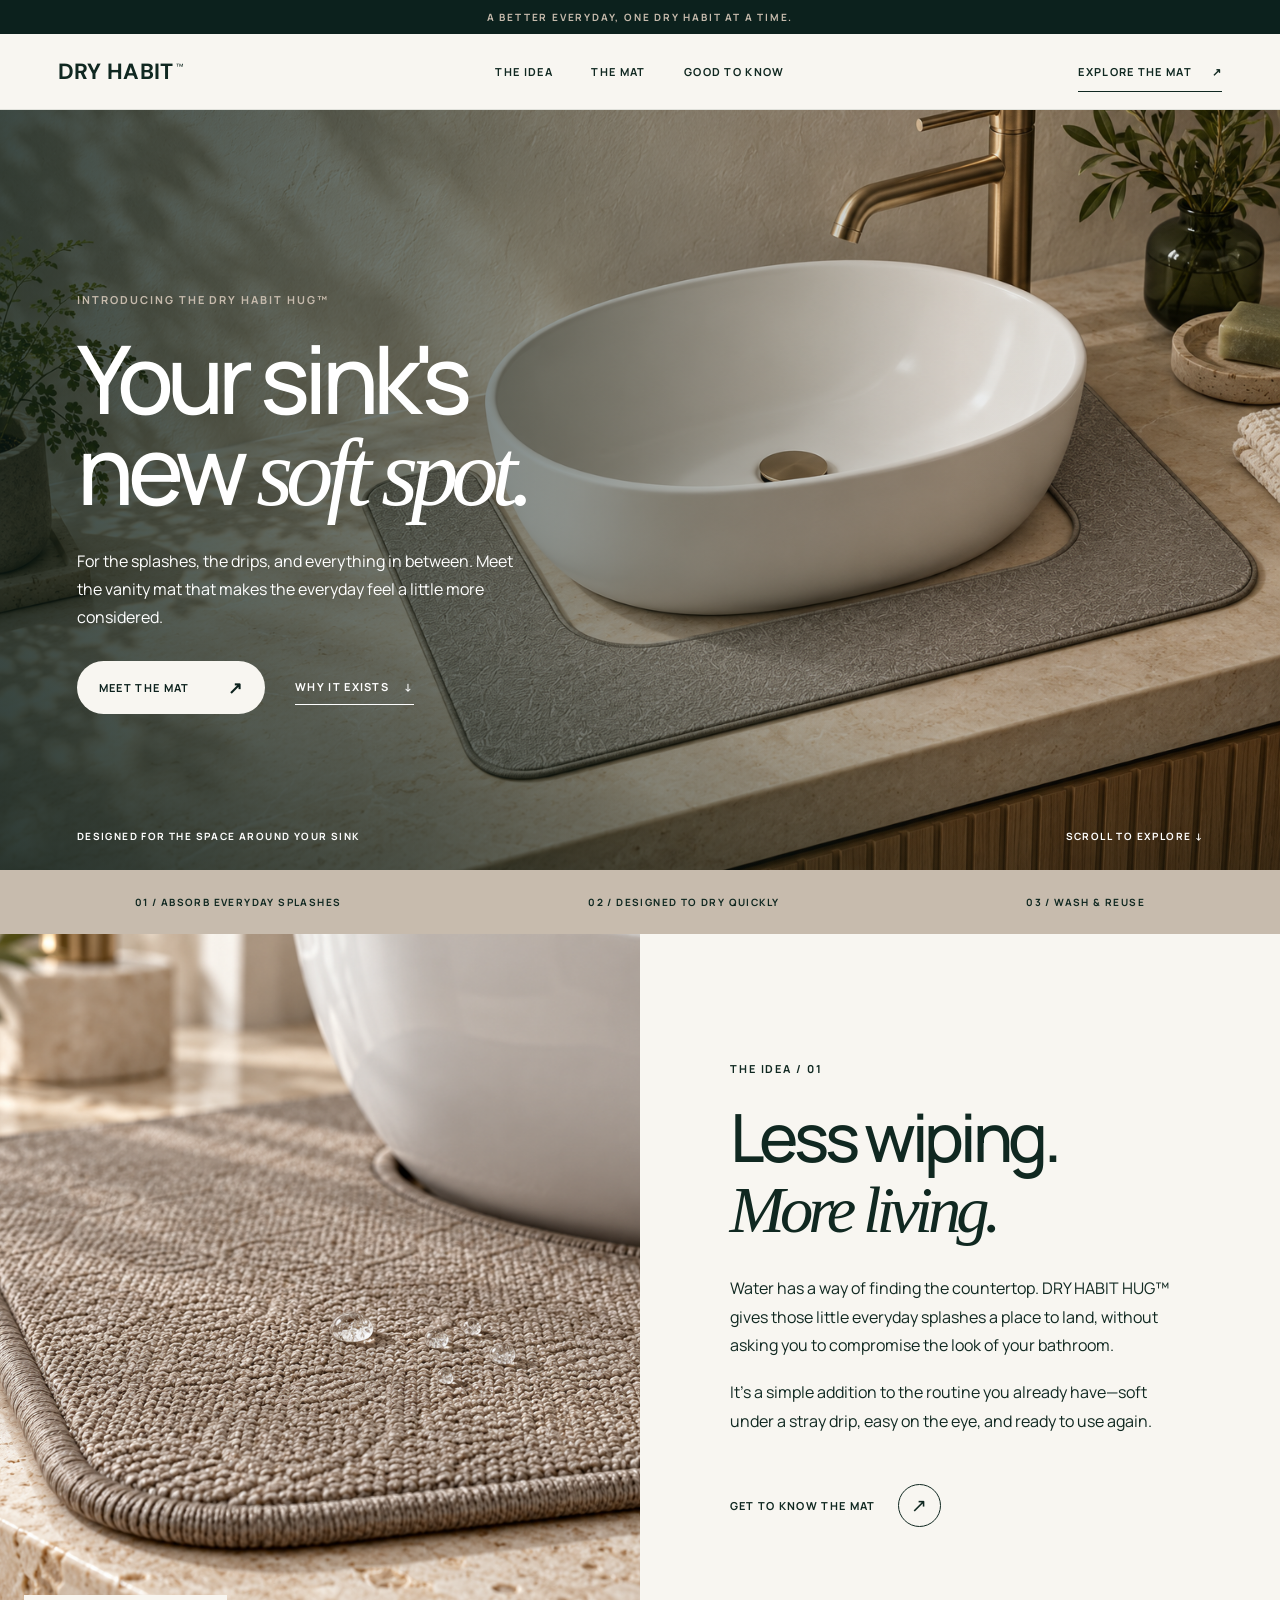
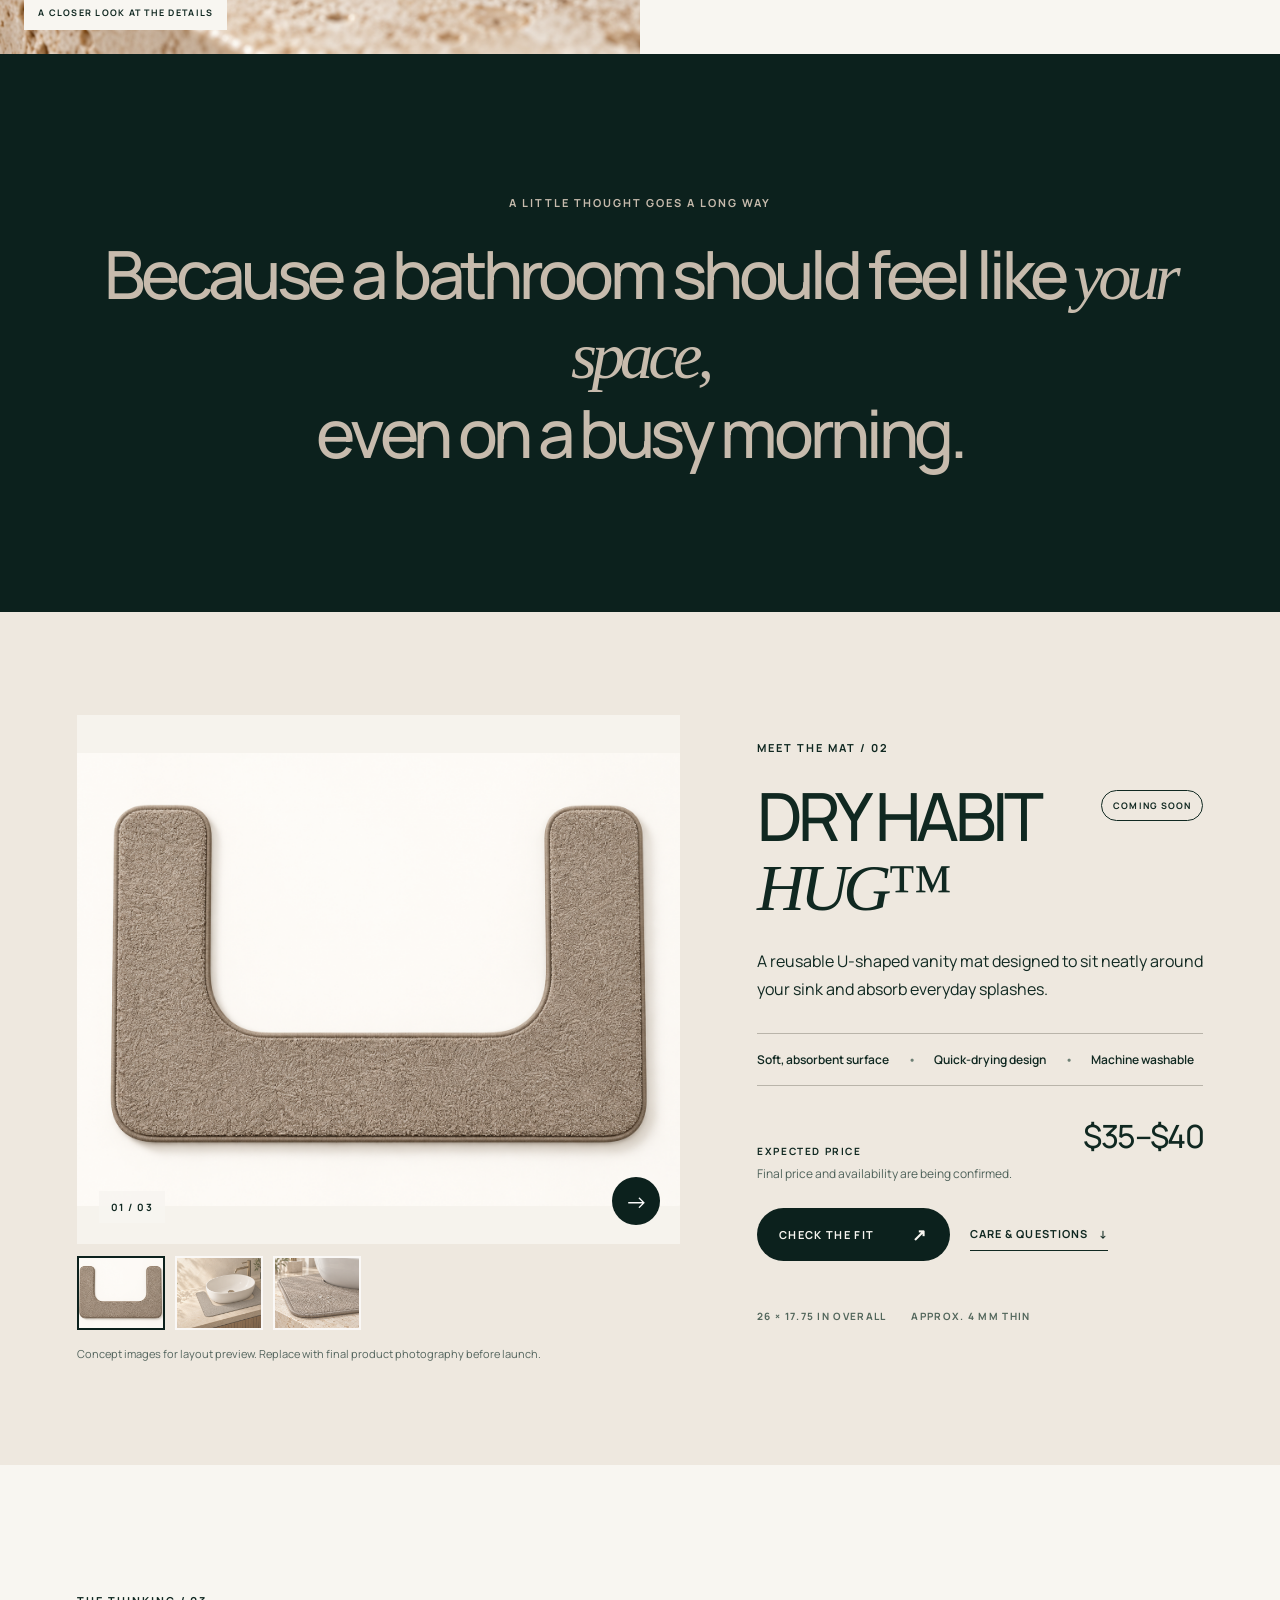
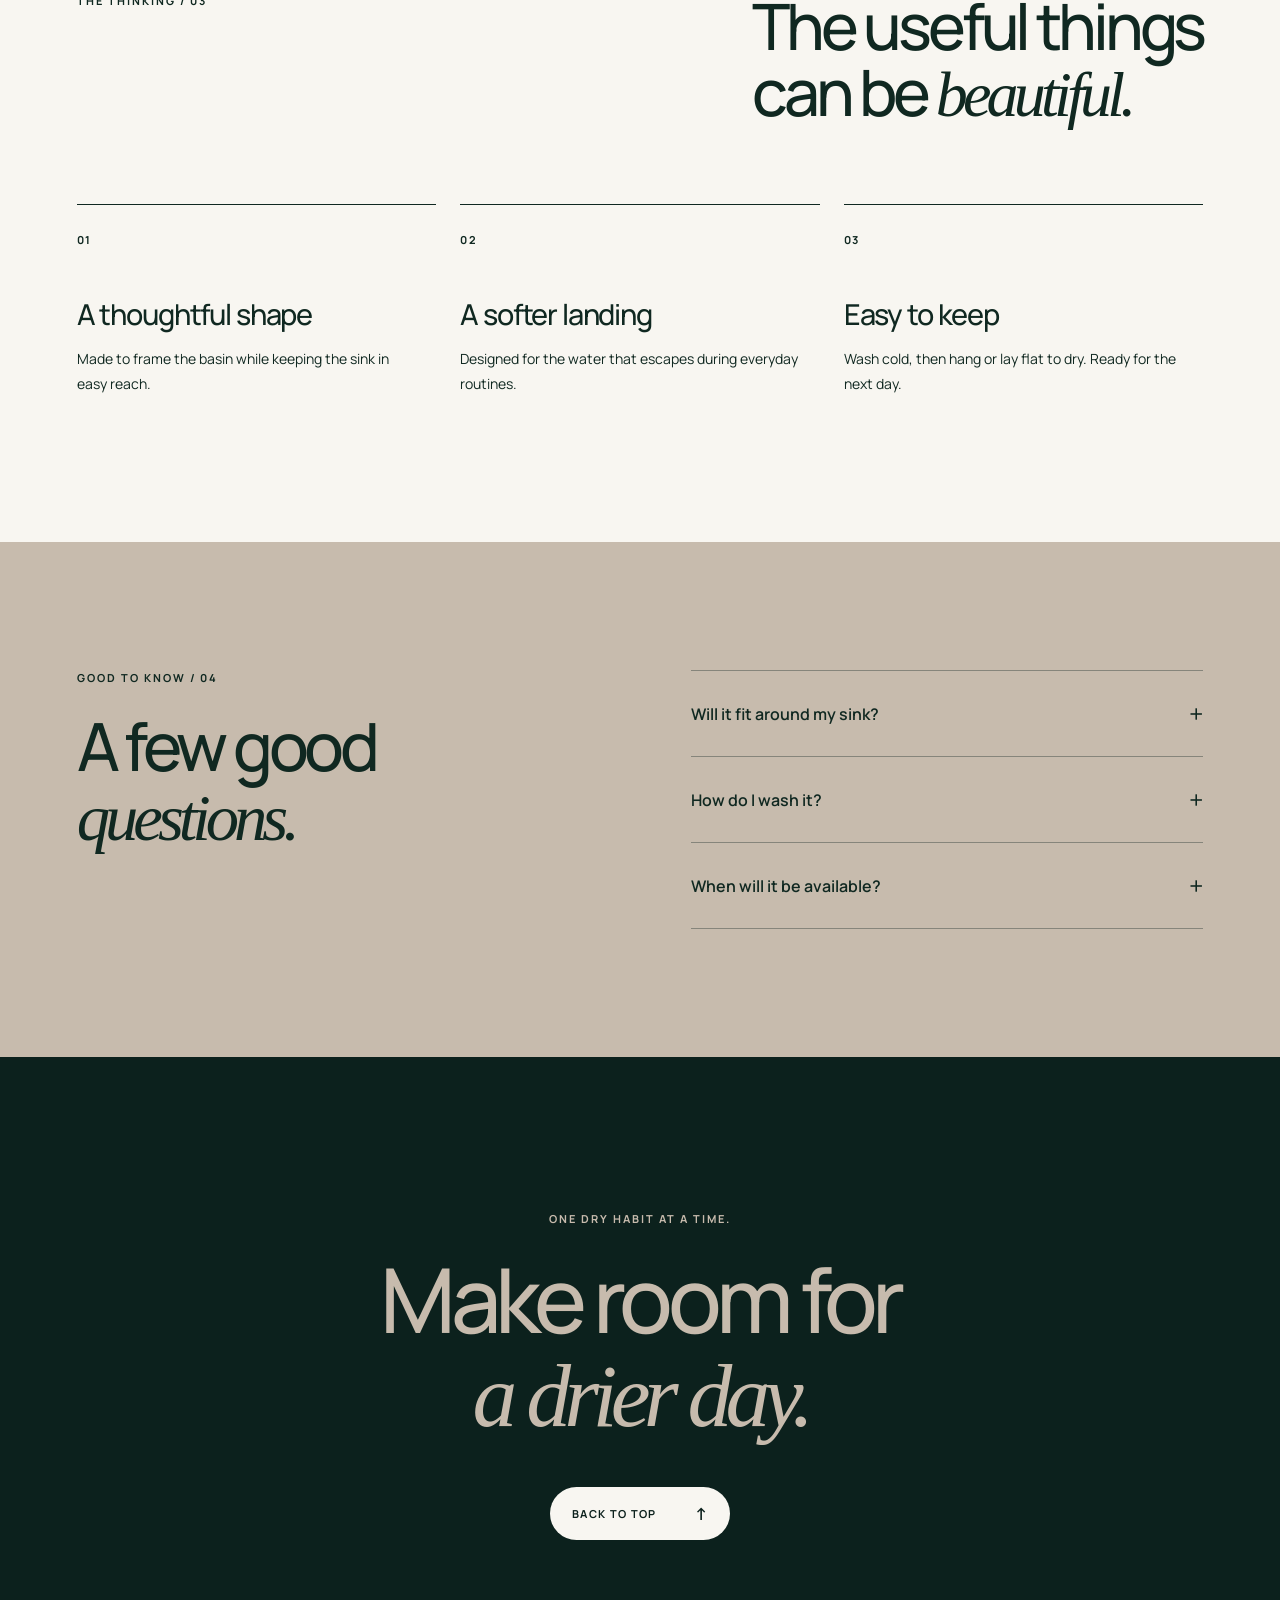
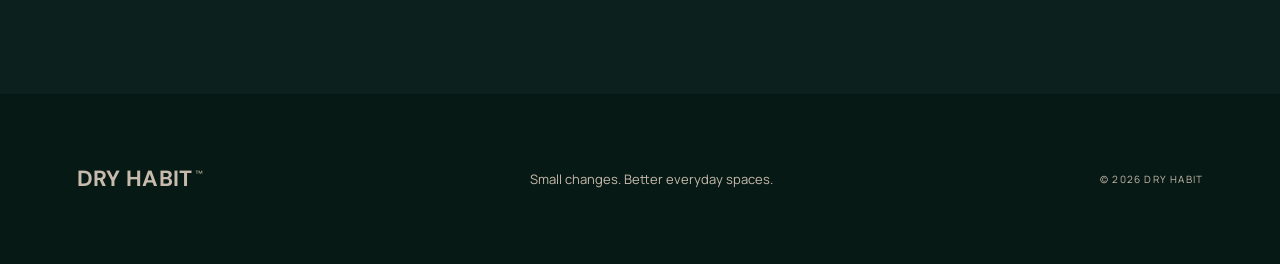
==== index.html @ 4b1b5f5d "changes made" ====
<!doctype html>
<html lang="en">
<head>
  <meta charset="utf-8">
  <meta name="viewport" content="width=device-width, initial-scale=1">
  <meta name="theme-color" content="#0c211d">
  <meta name="description" content="Meet DRY HABIT HUG™, a thoughtfully designed bathroom vanity mat for the moments around your sink.">
  <title>DRY HABIT — Make space for a drier day</title>
  <link rel="preconnect" href="https://fonts.googleapis.com">
  <link rel="preconnect" href="https://fonts.gstatic.com" crossorigin>
  <link href="https://fonts.googleapis.com/css2?family=DM+Sans:wght@400;500;600;700&family=Manrope:wght@400;500;600;700&display=swap" rel="stylesheet">
  <link rel="stylesheet" href="styles.css">
</head>
<body>
  <a class="skip-link" href="#main">Skip to content</a>
  <div class="progress" aria-hidden="true"></div>
  <div class="announcement">A BETTER EVERYDAY, ONE DRY HABIT AT A TIME.</div>
  <header class="header">
    <a href="#top" class="logo" aria-label="Dry Habit home">DRY HABIT<span>™</span></a>
    <nav class="desktop-links" aria-label="Main navigation"><a href="#story">The idea</a><a href="#product">The mat</a><a href="#questions">Good to know</a></nav>
    <a class="nav-action" href="#product">Explore the mat <span aria-hidden="true">↗</span></a>
    <button class="menu-button" type="button" aria-expanded="false" aria-controls="mobile-menu" aria-label="Open menu"><span></span><span></span></button>
  </header>
  <nav class="mobile-menu" id="mobile-menu" aria-label="Mobile navigation" hidden><a href="#story">The idea</a><a href="#product">The mat</a><a href="#questions">Good to know</a></nav>

  <main id="main">
    <section class="hero" id="top" aria-labelledby="hero-heading">
      <img class="hero-photo" src="assets/dry-habit-vanity.png" alt="Taupe U-shaped mat placed around a white vessel sink on a stone vanity" fetchpriority="high">
      <div class="hero-shade"></div>
      <div class="hero-content"><p class="overline light">INTRODUCING THE DRY HABIT HUG™</p><h1 id="hero-heading">Your sink's<br>new <em>soft spot.</em></h1><p>For the splashes, the drips, and everything in between. Meet the vanity mat that makes the everyday feel a little more considered.</p><div class="hero-actions"><a class="pill pill-light" href="#product">Meet the mat <span aria-hidden="true">↗</span></a><a class="hero-text-link" href="#story">Why it exists <span aria-hidden="true">↓</span></a></div></div>
      <div class="hero-footer"><span>DESIGNED FOR THE SPACE AROUND YOUR SINK</span><span>SCROLL TO EXPLORE ↓</span></div>
    </section>

    <div class="benefit-bar" aria-label="Product highlights"><span>01 / ABSORB EVERYDAY SPLASHES</span><span>02 / DESIGNED TO DRY QUICKLY</span><span>03 / WASH & REUSE</span></div>

    <section class="story" id="story" aria-labelledby="story-heading"><div class="story-image"><img src="assets/dry-habit-detail.png" alt="Close view of the mat's soft textured surface and bound edge" loading="lazy"><span class="photo-caption">A CLOSER LOOK AT THE DETAILS</span></div><div class="story-copy"><p class="overline">THE IDEA / 01</p><h2 id="story-heading">Less wiping.<br><em>More living.</em></h2><p>Water has a way of finding the countertop. DRY HABIT HUG™ gives those little everyday splashes a place to land, without asking you to compromise the look of your bathroom.</p><p>It’s a simple addition to the routine you already have—soft under a stray drip, easy on the eye, and ready to use again.</p><a class="round-link" href="#product"><span>Get to know the mat</span><b aria-hidden="true">↗</b></a></div></section>

    <section class="quote-panel"><p class="overline">A LITTLE THOUGHT GOES A LONG WAY</p><h2>Because a bathroom should feel like <em>your space,</em><br>even on a busy morning.</h2></section>

    <section class="product" id="product" aria-labelledby="product-heading"><div class="product-gallery"><div class="gallery-stage"><img id="gallery-image" src="assets/dry-habit-product.png" alt="Overhead view of the U-shaped Dry Habit mat on a warm ivory background"><span class="gallery-count" id="gallery-count">01 / 03</span><button class="gallery-next" id="gallery-next" type="button" aria-label="Show next product image">→</button></div><div class="gallery-thumbs" role="group" aria-label="Product image gallery"><button class="thumb is-active" type="button" data-index="0" aria-label="Show product view" aria-pressed="true"><img src="assets/dry-habit-product.png" alt=""></button><button class="thumb" type="button" data-index="1" aria-label="Show mat around sink" aria-pressed="false"><img src="assets/dry-habit-vanity.png" alt=""></button><button class="thumb" type="button" data-index="2" aria-label="Show texture detail" aria-pressed="false"><img src="assets/dry-habit-detail.png" alt=""></button></div><p class="gallery-note">Concept images for layout preview. Replace with final product photography before launch.</p></div>
      <div class="product-content"><p class="overline">MEET THE MAT / 02</p><div class="product-title-row"><h2 id="product-heading">DRY HABIT<br><em>HUG™</em></h2><span class="coming-soon">COMING SOON</span></div><p class="product-lede">A reusable U-shaped vanity mat designed to sit neatly around your sink and absorb everyday splashes.</p><div class="product-points"><span>Soft, absorbent surface</span><span>Quick-drying design</span><span>Machine washable</span></div><div class="price-row"><span>EXPECTED PRICE</span><strong>$35–$40</strong></div><p class="price-note">Final price and availability are being confirmed.</p><div class="product-actions"><button class="pill pill-dark" id="fit-button" type="button">Check the fit <span aria-hidden="true">↗</span></button><a class="secondary-action" href="#questions">Care & questions <span aria-hidden="true">↓</span></a></div><div class="product-mini"><span>26 × 17.75 IN OVERALL</span><span>APPROX. 4 MM THIN</span></div></div></section>

    <section class="details" aria-labelledby="details-heading"><div class="details-heading"><p class="overline">THE THINKING / 03</p><h2 id="details-heading">The useful things<br>can be <em>beautiful.</em></h2></div><div class="detail-cards"><article><span>01</span><h3>A thoughtful shape</h3><p>Made to frame the basin while keeping the sink in easy reach.</p></article><article><span>02</span><h3>A softer landing</h3><p>Designed for the water that escapes during everyday routines.</p></article><article><span>03</span><h3>Easy to keep</h3><p>Wash cold, then hang or lay flat to dry. Ready for the next day.</p></article></div></section>

    <section class="questions" id="questions" aria-labelledby="questions-heading"><div><p class="overline">GOOD TO KNOW / 04</p><h2 id="questions-heading">A few good<br><em>questions.</em></h2></div><div class="question-list"><details><summary>Will it fit around my sink?<span aria-hidden="true">+</span></summary><p>The current design measures 26 × 17.75 inches overall, with a 19 × 14.25 inch opening. Measure the base of your sink and the clear countertop space around it. The shape of your sink matters too.</p></details><details><summary>How do I wash it?<span aria-hidden="true">+</span></summary><p>Machine wash cold and hang or lay flat to dry. Do not use bleach or fabric softener.</p></details><details><summary>When will it be available?<span aria-hidden="true">+</span></summary><p>Availability and final pricing are still being confirmed. This page will be updated with purchase details when the product is ready.</p></details></div></section>

    <section class="end-panel"><p class="overline light">ONE DRY HABIT AT A TIME.</p><h2>Make room for<br><em>a drier day.</em></h2><a class="pill pill-light" href="#top">Back to top <span aria-hidden="true">↑</span></a></section>
  </main>
  <footer class="footer"><a href="#top" class="logo">DRY HABIT<span>™</span></a><p>Small changes. Better everyday spaces.</p><span>© <span id="year">2026</span> DRY HABIT</span></footer>

  <dialog class="fit-dialog" id="fit-dialog" aria-labelledby="fit-title"><button class="dialog-close" id="dialog-close" type="button" aria-label="Close fit guide">×</button><p class="overline">BEFORE YOU BUY</p><h2 id="fit-title">Find your fit.</h2><p>Measure your sink base and the clear counter space around it. The opening and overall footprint both need room to sit flat.</p><div class="fit-measures"><div><span>OVERALL MAT</span><strong>26 × 17.75 in</strong><small>66 × 45.1 cm</small></div><div><span>INNER OPENING</span><strong>19 × 14.25 in</strong><small>48.3 × 36.2 cm</small></div></div><p class="fit-caveat">These dimensions are from the current design. Fit depends on your sink shape and placement; measure before purchasing.</p><button class="pill pill-dark" id="dialog-done" type="button">Got it <span aria-hidden="true">✓</span></button></dialog>
  <script>
    document.getElementById('year').textContent=new Date().getFullYear();
    const menuButton=document.querySelector('.menu-button'), mobileMenu=document.getElementById('mobile-menu');
    function closeMenu(){mobileMenu.hidden=true;menuButton.setAttribute('aria-expanded','false');menuButton.setAttribute('aria-label','Open menu')}
    menuButton.addEventListener('click',()=>{const open=mobileMenu.hidden;mobileMenu.hidden=!open;menuButton.setAttribute('aria-expanded',String(open));menuButton.setAttribute('aria-label',open?'Close menu':'Open menu')});
    mobileMenu.querySelectorAll('a').forEach(link=>link.addEventListener('click',closeMenu));
    const gallery=[{src:'assets/dry-habit-product.png',alt:'Overhead view of the U-shaped Dry Habit mat on a warm ivory background'},{src:'assets/dry-habit-vanity.png',alt:'Dry Habit mat placed around a white vessel sink'},{src:'assets/dry-habit-detail.png',alt:'Close view of the textured mat surface and bound edge'}];
    const galleryImage=document.getElementById('gallery-image'),thumbs=[...document.querySelectorAll('.thumb')];let selected=0;
    function showImage(index){selected=index;galleryImage.src=gallery[index].src;galleryImage.alt=gallery[index].alt;document.getElementById('gallery-count').textContent=`0${index+1} / 03`;thumbs.forEach((button,i)=>{const active=i===index;button.classList.toggle('is-active',active);button.setAttribute('aria-pressed',String(active))})}
    thumbs.forEach(button=>button.addEventListener('click',()=>showImage(Number(button.dataset.index))));document.getElementById('gallery-next').addEventListener('click',()=>showImage((selected+1)%gallery.length));
    const dialog=document.getElementById('fit-dialog');document.getElementById('fit-button').addEventListener('click',()=>dialog.showModal());document.getElementById('dialog-close').addEventListener('click',()=>dialog.close());document.getElementById('dialog-done').addEventListener('click',()=>dialog.close());dialog.addEventListener('click',e=>{if(e.target===dialog)dialog.close()});
    const progress=document.querySelector('.progress');let ticking=false;function updateProgress(){const max=document.documentElement.scrollHeight-innerHeight;progress.style.transform=`scaleX(${max>0?scrollY/max:0})`;ticking=false}addEventListener('scroll',()=>{if(!ticking){requestAnimationFrame(updateProgress);ticking=true}},{passive:true});updateProgress();
  </script>
</body>
</html>
---- styles.css ----
:root{--forest:#0c211d;--stone:#c7bbad;--cream:#f8f6f1;--chalk:#eee8df;--ink:#102821;--line:#d8d3ca;--ease:cubic-bezier(.22,1,.36,1)}
*{box-sizing:border-box}html{scroll-behavior:smooth}body{margin:0;background:var(--cream);color:var(--ink);font-family:Manrope,Arial,sans-serif;-webkit-font-smoothing:antialiased}body:has(dialog[open]){overflow:hidden}img{display:block;max-width:100%}a{color:inherit;text-decoration:none}button{font:inherit}button,a,summary{-webkit-tap-highlight-color:transparent}:focus-visible{outline:2px solid currentColor;outline-offset:4px}::selection{background:var(--stone);color:var(--forest)}[hidden]{display:none!important}.skip-link{position:fixed;left:14px;top:-100px;z-index:100;background:white;padding:12px}.skip-link:focus{top:14px}.progress{position:fixed;z-index:100;left:0;top:0;width:100%;height:3px;background:var(--stone);transform-origin:left;transform:scaleX(0);pointer-events:none}
.announcement{height:34px;background:var(--forest);color:var(--stone);display:grid;place-items:center;text-align:center;padding:0 12px;font-size:10px;font-weight:700;letter-spacing:.18em}.header{height:76px;position:sticky;top:0;z-index:40;background:rgba(248,246,241,.97);backdrop-filter:blur(16px);display:grid;grid-template-columns:1fr auto 1fr;align-items:center;padding:0 clamp(22px,4.5vw,80px);border-bottom:1px solid rgba(16,40,33,.1)}.logo{font-family:'DM Sans',Arial,sans-serif;font-size:22px;font-weight:700;letter-spacing:.015em;white-space:nowrap}.logo span{font:8px Arial,sans-serif;vertical-align:top;margin-left:2px;position:relative;top:5px}.desktop-links{display:flex;gap:clamp(22px,3vw,55px)}.desktop-links a,.nav-action{font-size:11px;font-weight:700;text-transform:uppercase;letter-spacing:.12em;transition:opacity .2s}.desktop-links a:hover,.nav-action:hover{opacity:.55}.nav-action{justify-self:end;border-bottom:1px solid;padding:12px 0;display:flex;gap:20px}.menu-button{display:none}.mobile-menu{display:none}
.hero{height:min(760px,calc(100svh - 110px));min-height:600px;position:relative;overflow:hidden;color:#fff}.hero-photo{position:absolute;inset:0;width:100%;height:100%;object-fit:cover;object-position:55% 53%}.hero-shade{position:absolute;inset:0;background:linear-gradient(90deg,rgba(5,22,18,.78) 0%,rgba(5,22,18,.57) 32%,rgba(5,22,18,.08) 75%),linear-gradient(0deg,rgba(5,22,18,.26),transparent 30%)}.hero-content{position:relative;z-index:1;width:min(720px,65%);height:100%;padding:clamp(70px,9vw,150px) 0 90px clamp(25px,6vw,105px);display:flex;flex-direction:column;align-items:flex-start;justify-content:center}.overline{font-size:11px;font-weight:700;letter-spacing:.18em;margin:0 0 26px;text-transform:uppercase}.overline.light{color:var(--stone)}h1,h2,h3,p{overflow-wrap:normal}.hero h1,.story h2,.quote-panel h2,.product h2,.details h2,.questions h2,.end-panel h2,.fit-dialog h2{font-weight:500;letter-spacing:-.065em}.hero h1{font-size:clamp(68px,7.4vw,126px);line-height:.96;margin:0 0 28px}.hero h1 em,h2 em{font-family:Georgia,serif;font-weight:400;letter-spacing:-.075em}.hero-content>p:not(.overline){font-size:16px;line-height:1.75;max-width:450px;margin:0 0 30px}.hero-actions{display:flex;align-items:center;gap:30px;flex-wrap:wrap}.pill{border:1px solid transparent;min-height:53px;padding:14px 21px;border-radius:100px;display:inline-flex;align-items:center;justify-content:space-between;gap:38px;cursor:pointer;font-size:11px;letter-spacing:.12em;text-transform:uppercase;font-weight:700;transition:transform .3s var(--ease),background .25s,color .25s,box-shadow .25s;white-space:nowrap}.pill:hover{transform:translateY(-3px);box-shadow:0 10px 20px #0002}.pill span{font-size:17px;line-height:1;transition:transform .25s}.pill:hover span{transform:translate(3px,-3px)}.pill-light{background:var(--cream);color:var(--forest)}.pill-light:hover{background:var(--stone)}.pill-dark{background:var(--forest);color:var(--cream)}.pill-dark:hover{background:#285044}.hero-text-link{font-size:11px;font-weight:700;letter-spacing:.12em;text-transform:uppercase;border-bottom:1px solid currentColor;padding:10px 0}.hero-text-link span{margin-left:12px}.hero-footer{position:absolute;z-index:1;bottom:27px;left:clamp(25px,6vw,105px);right:clamp(25px,6vw,105px);display:flex;justify-content:space-between;gap:20px;font-size:10px;letter-spacing:.14em;font-weight:700}.benefit-bar{background:var(--stone);min-height:64px;display:flex;align-items:center;justify-content:space-around;gap:25px;padding:16px 24px;font-size:10px;letter-spacing:.14em;font-weight:700;text-align:center}
.story{display:grid;grid-template-columns:1fr 1fr;background:var(--cream);scroll-margin-top:76px}.story-image{position:relative;min-height:720px;overflow:hidden}.story-image img{height:100%;width:100%;object-fit:cover;object-position:center}.photo-caption{position:absolute;left:24px;bottom:24px;background:var(--cream);padding:11px 14px;font-size:9px;letter-spacing:.14em;font-weight:700}.story-copy{padding:clamp(70px,9vw,150px) clamp(30px,7vw,120px);display:flex;flex-direction:column;justify-content:center;align-items:flex-start}.story h2,.product h2,.details h2,.questions h2{font-size:clamp(52px,5.2vw,88px);line-height:1.04;margin:0 0 30px}.story-copy>p:not(.overline){max-width:510px;font-size:16px;line-height:1.8;margin:0 0 18px}.round-link{margin-top:30px;display:inline-flex;align-items:center;gap:22px;font-size:11px;font-weight:700;text-transform:uppercase;letter-spacing:.12em}.round-link b{border:1px solid var(--ink);height:43px;width:43px;border-radius:50%;display:grid;place-items:center;font-size:19px;font-weight:400;transition:background .25s,color .25s,transform .25s}.round-link:hover b{background:var(--ink);color:white;transform:rotate(45deg)}.quote-panel{padding:clamp(90px,11vw,180px) 6vw;background:var(--forest);color:var(--stone);text-align:center}.quote-panel h2{font-size:clamp(40px,5.2vw,86px);line-height:1.15;margin:0 auto;max-width:1100px}
.product{display:grid;grid-template-columns:minmax(0,1.15fr) minmax(0,.85fr);gap:clamp(40px,6vw,110px);padding:clamp(70px,8vw,130px) clamp(24px,6vw,105px);background:var(--chalk);scroll-margin-top:76px}.product-gallery{min-width:0}.gallery-stage{aspect-ratio:1.14/1;position:relative;background:#f6f3ed;overflow:hidden}.gallery-stage img{width:100%;height:100%;object-fit:contain;transition:opacity .25s}.gallery-count{position:absolute;left:22px;bottom:21px;background:rgba(248,246,241,.9);padding:9px 12px;font-size:10px;letter-spacing:.15em;font-weight:700}.gallery-next{position:absolute;right:20px;bottom:19px;border:0;border-radius:50%;background:var(--forest);color:white;width:48px;height:48px;cursor:pointer;font-size:23px;transition:transform .25s,background .25s}.gallery-next:hover{transform:translateX(4px);background:#31584a}.gallery-thumbs{display:flex;gap:10px;margin-top:12px}.thumb{width:88px;height:74px;border:2px solid transparent;padding:0;background:white;cursor:pointer;opacity:.72;transition:opacity .2s,border-color .2s}.thumb:hover,.thumb.is-active{opacity:1;border-color:var(--forest)}.thumb img{width:100%;height:100%;object-fit:cover}.gallery-note{font-size:11px;line-height:1.5;color:#53645d;margin:16px 0 0}.product-content{padding:clamp(0px,2vw,28px) 0;align-self:start;position:sticky;top:105px}.product-title-row{display:flex;align-items:start;justify-content:space-between;gap:20px}.product h2{margin-bottom:24px}.coming-soon{border:1px solid var(--ink);border-radius:100px;padding:8px 11px;white-space:nowrap;font-size:9px;letter-spacing:.12em;font-weight:700;margin-top:9px}.product-lede{font-size:16px;line-height:1.75;max-width:520px;margin:0 0 30px}.product-points{border-top:1px solid #b9b4aa;border-bottom:1px solid #b9b4aa;padding:17px 0;display:flex;gap:8px 19px;flex-wrap:wrap}.product-points span{font-size:12px;font-weight:600}.product-points span+span::before{content:'•';margin-right:18px;color:#6d7f74}.price-row{display:flex;align-items:end;justify-content:space-between;gap:20px;margin-top:28px}.price-row span{font-size:10px;font-weight:700;letter-spacing:.16em}.price-row strong{font-size:32px;font-weight:500;letter-spacing:-.05em}.price-note{font-size:12px;margin:7px 0 26px;color:#4f625a}.product-actions{display:flex;gap:20px;align-items:center;flex-wrap:wrap}.secondary-action{font-size:11px;letter-spacing:.1em;text-transform:uppercase;font-weight:700;border-bottom:1px solid;padding:9px 0}.secondary-action span{margin-left:8px}.product-mini{display:flex;gap:25px;margin-top:48px;font-size:10px;font-weight:700;letter-spacing:.13em;color:#52665b}
.details{padding:clamp(85px,10vw,155px) clamp(24px,6vw,105px);background:var(--cream)}.details-heading{display:flex;justify-content:space-between;align-items:start;gap:35px}.details h2{font-size:clamp(50px,5vw,84px);margin:0}.detail-cards{display:grid;grid-template-columns:repeat(3,1fr);gap:24px;margin-top:75px}.detail-cards article{border-top:1px solid var(--ink);padding-top:22px;min-height:210px}.detail-cards article>span{font-size:11px;font-weight:700;letter-spacing:.13em}.detail-cards h3{font-size:clamp(23px,2.25vw,36px);font-weight:500;letter-spacing:-.04em;margin:45px 0 13px}.detail-cards p{font-size:14px;line-height:1.75;max-width:340px;margin:0}.questions{padding:clamp(85px,10vw,155px) clamp(24px,6vw,105px);background:var(--stone);display:grid;grid-template-columns:1fr 1fr;gap:8vw;scroll-margin-top:76px}.questions h2{margin:0}.question-list{border-top:1px solid rgba(12,33,29,.35)}.question-list details{border-bottom:1px solid rgba(12,33,29,.35)}.question-list summary{list-style:none;cursor:pointer;display:flex;align-items:center;justify-content:space-between;gap:20px;padding:25px 0;font-size:16px;font-weight:600}.question-list summary::-webkit-details-marker{display:none}.question-list summary span{font-size:25px;font-weight:400;transition:transform .25s}.question-list details[open] summary span{transform:rotate(45deg)}.question-list p{font-size:14px;line-height:1.8;margin:0;padding:0 38px 24px 0}.end-panel{text-align:center;background:var(--forest);color:var(--stone);padding:clamp(100px,12vw,180px) 24px}.end-panel h2{font-size:clamp(60px,7vw,112px);line-height:1.04;margin:0 0 45px}.footer{background:#071914;color:var(--stone);min-height:170px;display:flex;align-items:center;justify-content:space-between;gap:25px;padding:40px clamp(24px,6vw,105px)}.footer p{font-size:13px}.footer>span{font-size:10px;letter-spacing:.12em}
.fit-dialog{border:0;border-radius:14px;max-width:min(620px,calc(100% - 32px));padding:clamp(28px,5vw,55px);color:var(--ink);background:var(--cream);box-shadow:0 25px 100px #0005}.fit-dialog::backdrop{background:rgba(5,22,18,.7);backdrop-filter:blur(4px)}.dialog-close{position:absolute;top:15px;right:17px;background:none;border:0;cursor:pointer;font-size:30px;line-height:1;width:36px;height:36px}.fit-dialog h2{font-size:clamp(48px,6vw,74px);margin:0 0 18px}.fit-dialog>p:not(.overline){font-size:15px;line-height:1.75}.fit-measures{display:grid;grid-template-columns:1fr 1fr;gap:10px;margin:25px 0}.fit-measures div{background:var(--chalk);padding:18px;display:grid;gap:9px}.fit-measures span{font-size:10px;font-weight:700;letter-spacing:.12em}.fit-measures strong{font-size:19px;font-weight:600}.fit-measures small{font-size:12px}.fit-caveat{font-size:12px!important}.fit-dialog .pill{margin-top:15px}
@media(max-width:1050px){.hero-content{width:70%}.story-image{min-height:620px}.story-copy{padding:70px 45px}.product{gap:45px}.product h2{font-size:clamp(50px,5vw,68px)}.product-title-row{display:block}.coming-soon{display:inline-block;margin:0 0 20px}}
@media(max-width:760px){.announcement{height:30px;font-size:8px}.header{height:66px;grid-template-columns:1fr auto;padding:0 22px}.desktop-links,.nav-action{display:none}.logo{font-size:20px}.menu-button{display:flex;flex-direction:column;justify-content:center;gap:6px;border:0;background:none;width:40px;height:40px;cursor:pointer;padding:5px}.menu-button span{width:25px;height:1px;background:var(--forest);transition:transform .2s}.menu-button[aria-expanded=true] span:first-child{transform:translateY(3.5px) rotate(45deg)}.menu-button[aria-expanded=true] span:last-child{transform:translateY(-3.5px) rotate(-45deg)}.mobile-menu{display:flex;position:fixed;z-index:39;top:96px;left:0;right:0;background:var(--cream);padding:18px 24px 27px;box-shadow:0 18px 30px #0002;flex-direction:column}.mobile-menu a{padding:17px 0;border-bottom:1px solid var(--line);font-size:18px;font-weight:600}.hero{height:700px;min-height:0}.hero-photo{object-position:62% center}.hero-shade{background:linear-gradient(90deg,rgba(5,22,18,.8),rgba(5,22,18,.32) 75%),linear-gradient(0deg,rgba(5,22,18,.38),transparent 45%)}.hero-content{width:100%;padding:80px 24px 95px;justify-content:end}.hero h1{font-size:clamp(60px,12vw,86px)}.hero-content>p:not(.overline){font-size:15px;max-width:430px}.hero-footer{left:24px;right:24px;bottom:20px;font-size:8px}.hero-footer span:last-child{display:none}.benefit-bar{overflow:auto;justify-content:flex-start;gap:35px;white-space:nowrap;scrollbar-width:none}.benefit-bar::-webkit-scrollbar{display:none}.benefit-bar span{flex:none}.story{display:flex;flex-direction:column;scroll-margin-top:66px}.story-image{height:440px;min-height:0}.story-copy{padding:80px 24px 90px}.story h2,.details h2,.questions h2{font-size:clamp(50px,10vw,70px)}.quote-panel{padding:90px 24px}.quote-panel h2{font-size:clamp(38px,7vw,60px)}.quote-panel br{display:none}.product{display:flex;flex-direction:column;padding:75px 24px;gap:45px;scroll-margin-top:66px}.product-content{position:static;padding:0}.gallery-stage{aspect-ratio:1/1}.gallery-thumbs .thumb{width:78px;height:67px}.product-title-row{display:flex}.product h2{font-size:clamp(48px,9vw,72px)}.product-mini{margin-top:35px}.details{padding:85px 24px}.details-heading{display:block}.detail-cards{grid-template-columns:1fr;margin-top:50px;gap:30px}.detail-cards article{min-height:0}.detail-cards h3{margin:22px 0 10px}.questions{display:block;padding:85px 24px;scroll-margin-top:66px}.questions h2{margin:0 0 50px}.end-panel{padding:100px 24px}.footer{min-height:0;display:flex;flex-direction:column;align-items:flex-start;padding:46px 24px;gap:15px}.footer p{margin:0}}
@media(max-width:430px){.hero{height:680px}.hero h1{font-size:clamp(54px,14vw,64px)}.hero-actions{gap:18px}.hero-text-link{font-size:10px}.story-image{height:340px}.product-title-row{display:block}.coming-soon{margin:0 0 18px}.price-row strong{font-size:27px}.product-points span+span::before{margin-right:8px}.fit-measures{grid-template-columns:1fr}}
@media(prefers-reduced-motion:reduce){html{scroll-behavior:auto}*,*::before,*::after{transition-duration:.01ms!important;animation-duration:.01ms!important}}
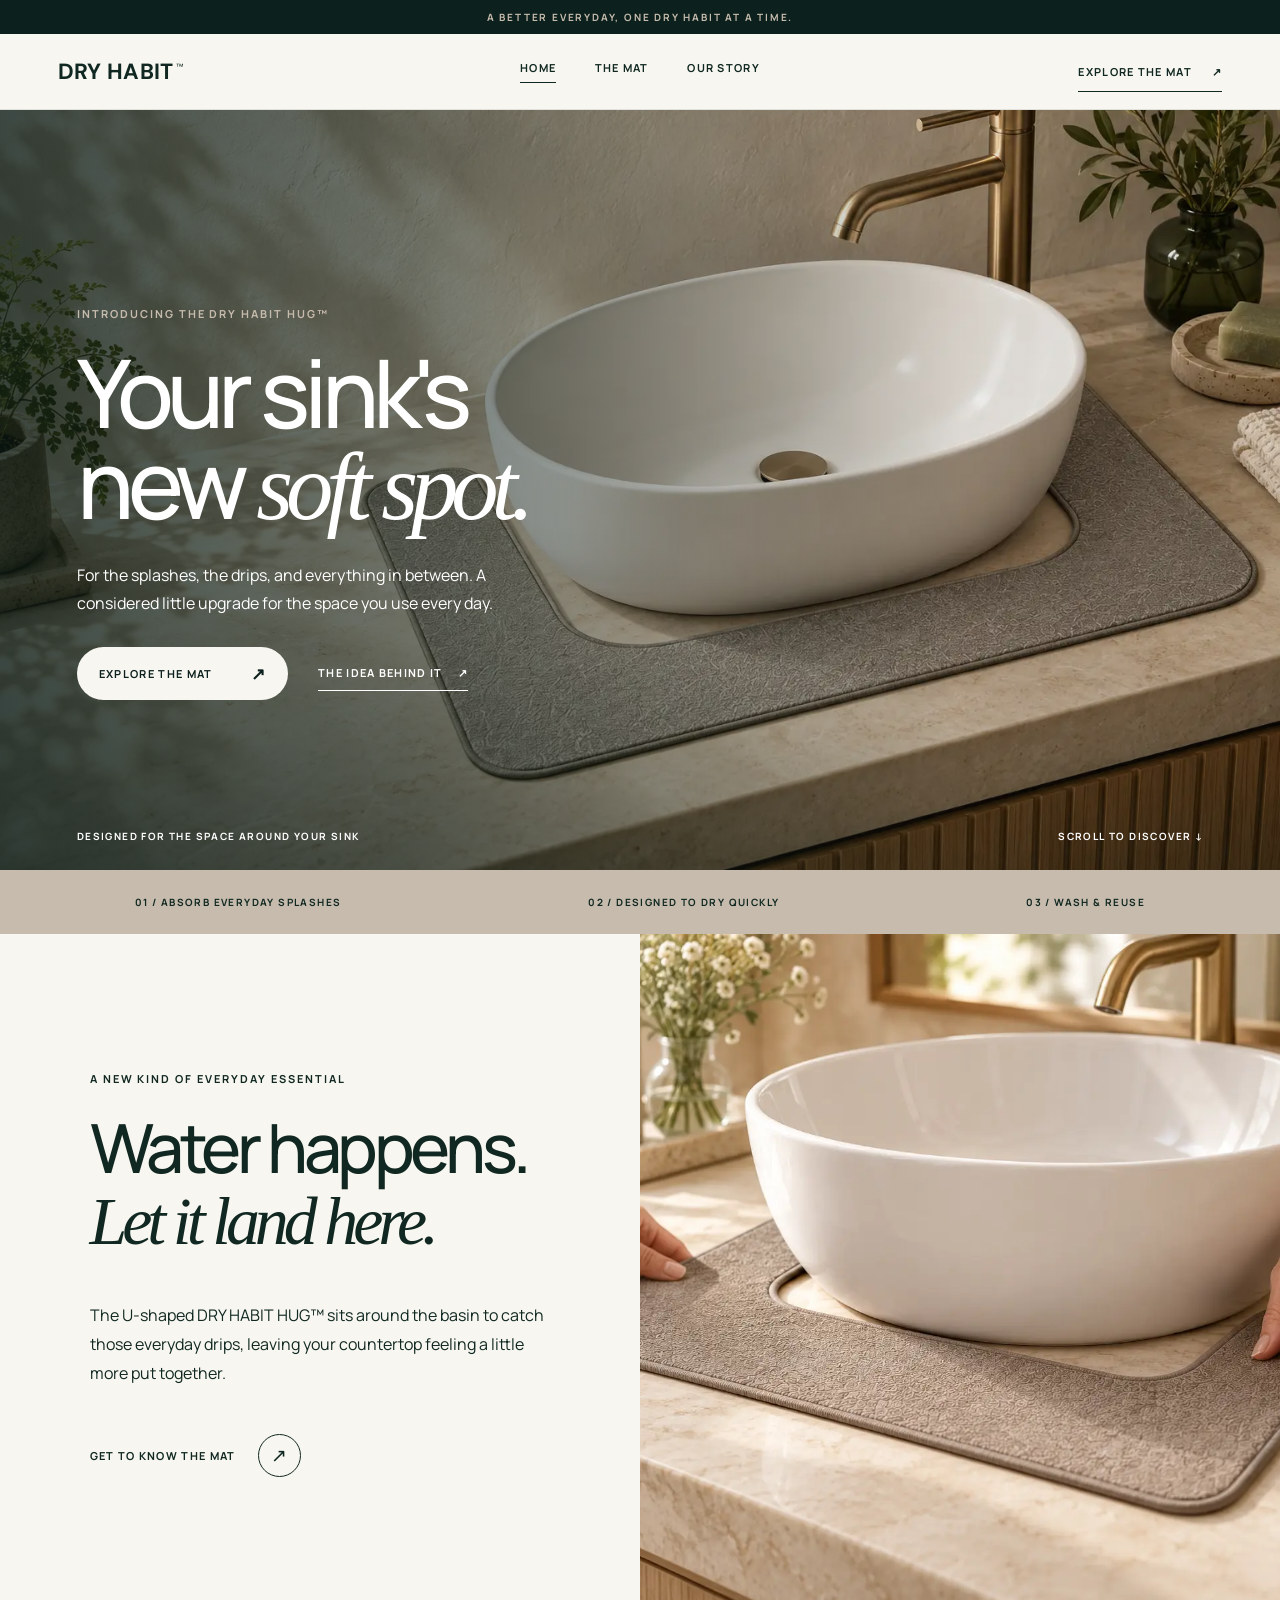
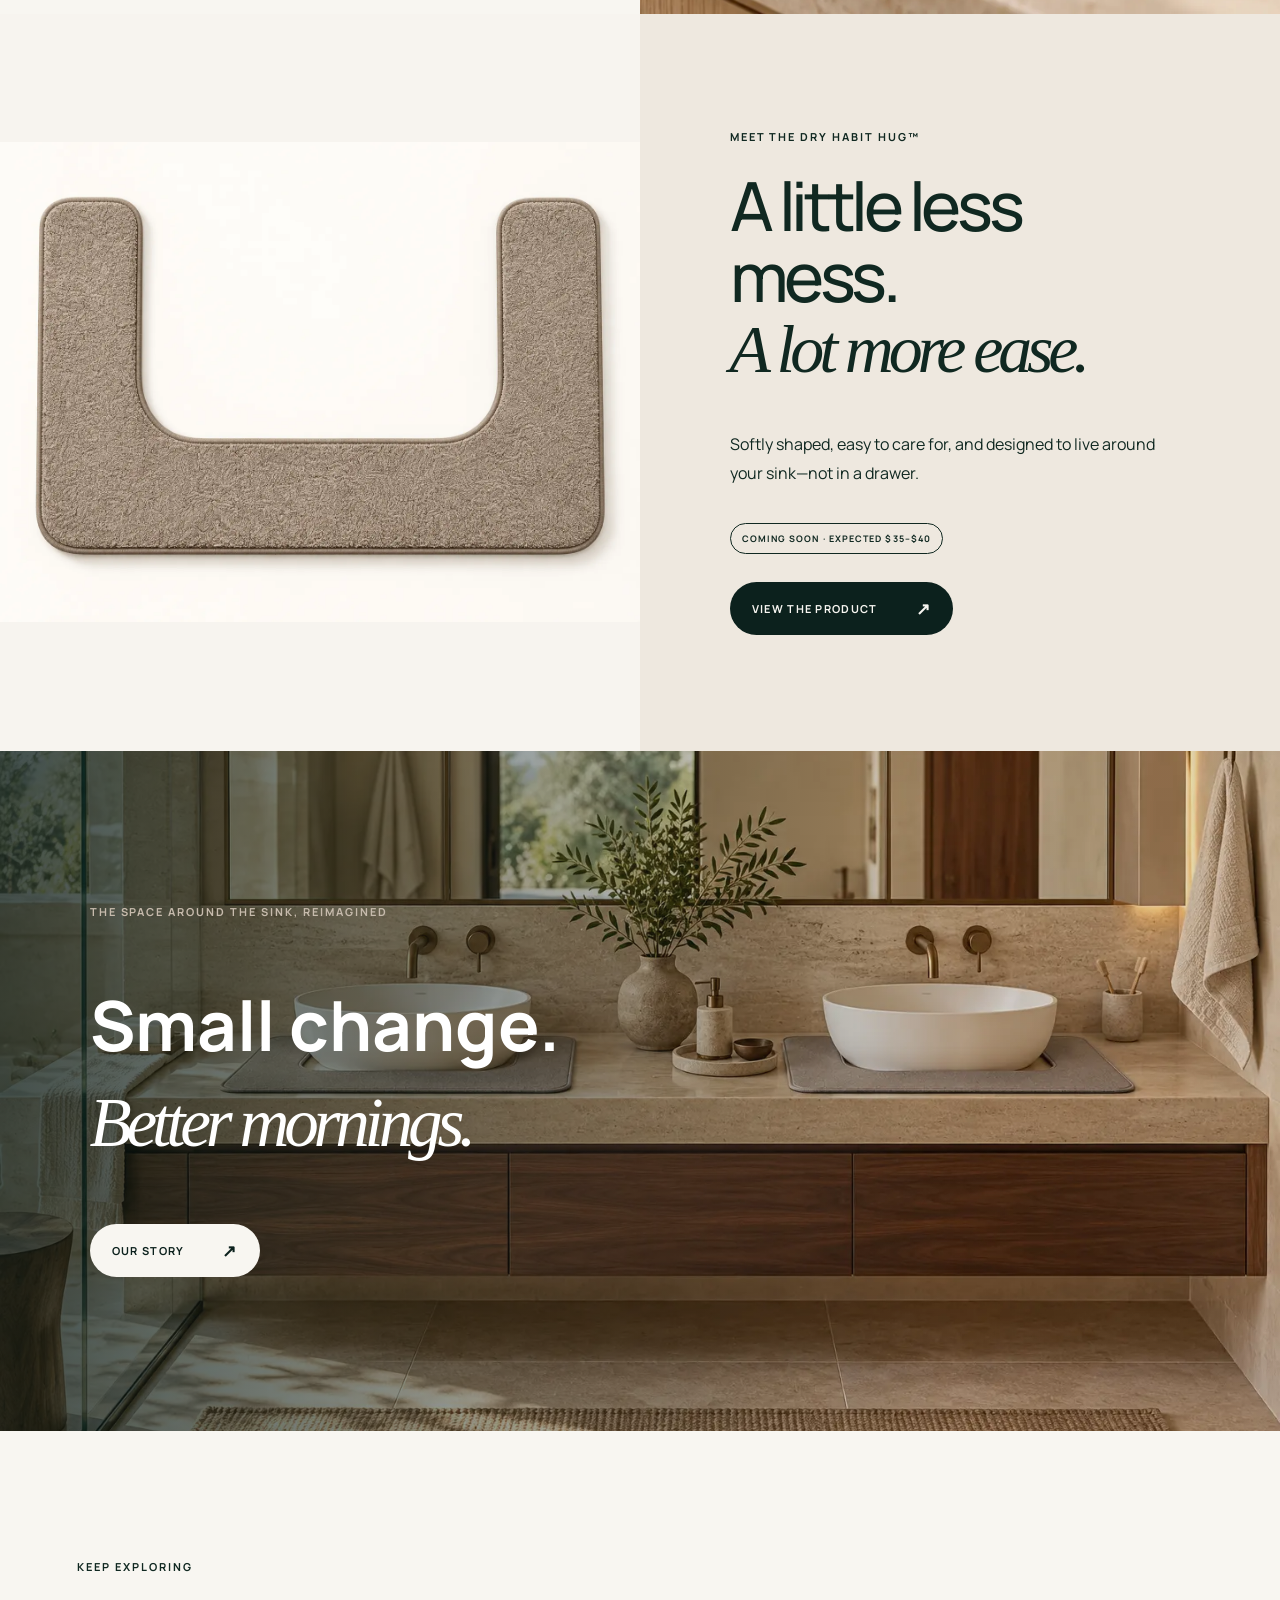
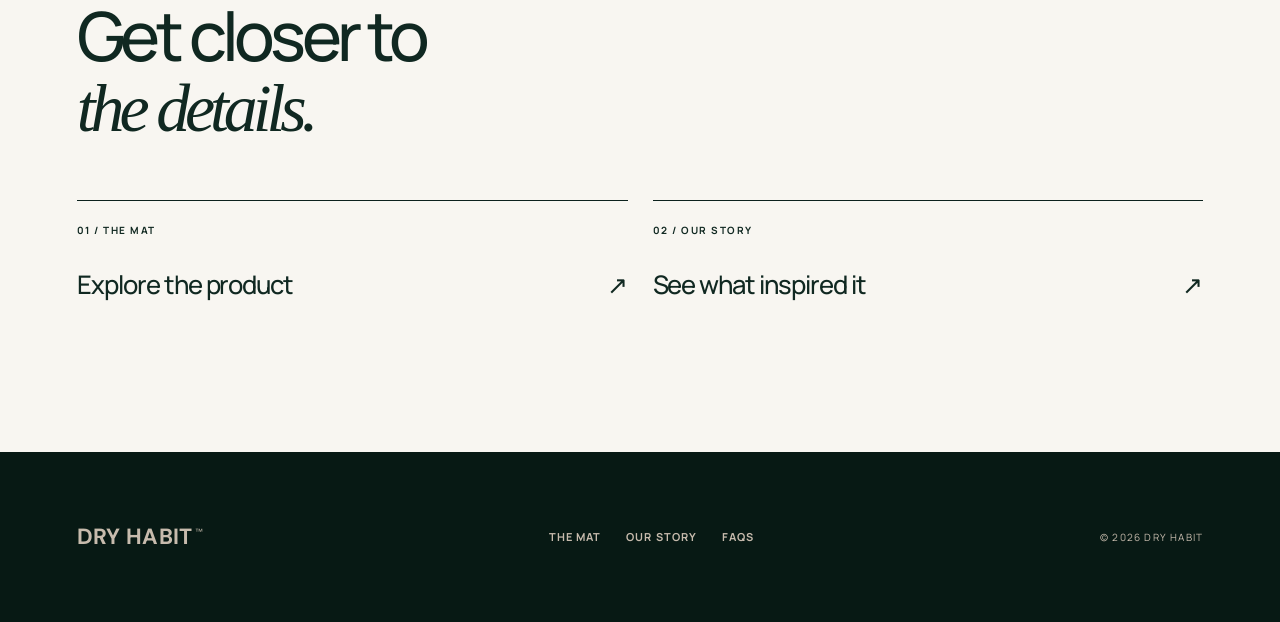
==== commit 25d3fb4f: "changes made" ====
--- a/index.html
+++ b/index.html
@@ -1,66 +1,6 @@
-<!doctype html>
-<html lang="en">
-<head>
-  <meta charset="utf-8">
-  <meta name="viewport" content="width=device-width, initial-scale=1">
-  <meta name="theme-color" content="#0c211d">
-  <meta name="description" content="Meet DRY HABIT HUG™, a thoughtfully designed bathroom vanity mat for the moments around your sink.">
-  <title>DRY HABIT — Make space for a drier day</title>
-  <link rel="preconnect" href="https://fonts.googleapis.com">
-  <link rel="preconnect" href="https://fonts.gstatic.com" crossorigin>
-  <link href="https://fonts.googleapis.com/css2?family=DM+Sans:wght@400;500;600;700&family=Manrope:wght@400;500;600;700&display=swap" rel="stylesheet">
-  <link rel="stylesheet" href="styles.css">
-</head>
-<body>
-  <a class="skip-link" href="#main">Skip to content</a>
-  <div class="progress" aria-hidden="true"></div>
-  <div class="announcement">A BETTER EVERYDAY, ONE DRY HABIT AT A TIME.</div>
-  <header class="header">
-    <a href="#top" class="logo" aria-label="Dry Habit home">DRY HABIT<span>™</span></a>
-    <nav class="desktop-links" aria-label="Main navigation"><a href="#story">The idea</a><a href="#product">The mat</a><a href="#questions">Good to know</a></nav>
-    <a class="nav-action" href="#product">Explore the mat <span aria-hidden="true">↗</span></a>
-    <button class="menu-button" type="button" aria-expanded="false" aria-controls="mobile-menu" aria-label="Open menu"><span></span><span></span></button>
-  </header>
-  <nav class="mobile-menu" id="mobile-menu" aria-label="Mobile navigation" hidden><a href="#story">The idea</a><a href="#product">The mat</a><a href="#questions">Good to know</a></nav>
-
-  <main id="main">
-    <section class="hero" id="top" aria-labelledby="hero-heading">
-      <img class="hero-photo" src="assets/dry-habit-vanity.png" alt="Taupe U-shaped mat placed around a white vessel sink on a stone vanity" fetchpriority="high">
-      <div class="hero-shade"></div>
-      <div class="hero-content"><p class="overline light">INTRODUCING THE DRY HABIT HUG™</p><h1 id="hero-heading">Your sink's<br>new <em>soft spot.</em></h1><p>For the splashes, the drips, and everything in between. Meet the vanity mat that makes the everyday feel a little more considered.</p><div class="hero-actions"><a class="pill pill-light" href="#product">Meet the mat <span aria-hidden="true">↗</span></a><a class="hero-text-link" href="#story">Why it exists <span aria-hidden="true">↓</span></a></div></div>
-      <div class="hero-footer"><span>DESIGNED FOR THE SPACE AROUND YOUR SINK</span><span>SCROLL TO EXPLORE ↓</span></div>
-    </section>
-
-    <div class="benefit-bar" aria-label="Product highlights"><span>01 / ABSORB EVERYDAY SPLASHES</span><span>02 / DESIGNED TO DRY QUICKLY</span><span>03 / WASH & REUSE</span></div>
-
-    <section class="story" id="story" aria-labelledby="story-heading"><div class="story-image"><img src="assets/dry-habit-detail.png" alt="Close view of the mat's soft textured surface and bound edge" loading="lazy"><span class="photo-caption">A CLOSER LOOK AT THE DETAILS</span></div><div class="story-copy"><p class="overline">THE IDEA / 01</p><h2 id="story-heading">Less wiping.<br><em>More living.</em></h2><p>Water has a way of finding the countertop. DRY HABIT HUG™ gives those little everyday splashes a place to land, without asking you to compromise the look of your bathroom.</p><p>It’s a simple addition to the routine you already have—soft under a stray drip, easy on the eye, and ready to use again.</p><a class="round-link" href="#product"><span>Get to know the mat</span><b aria-hidden="true">↗</b></a></div></section>
-
-    <section class="quote-panel"><p class="overline">A LITTLE THOUGHT GOES A LONG WAY</p><h2>Because a bathroom should feel like <em>your space,</em><br>even on a busy morning.</h2></section>
-
-    <section class="product" id="product" aria-labelledby="product-heading"><div class="product-gallery"><div class="gallery-stage"><img id="gallery-image" src="assets/dry-habit-product.png" alt="Overhead view of the U-shaped Dry Habit mat on a warm ivory background"><span class="gallery-count" id="gallery-count">01 / 03</span><button class="gallery-next" id="gallery-next" type="button" aria-label="Show next product image">→</button></div><div class="gallery-thumbs" role="group" aria-label="Product image gallery"><button class="thumb is-active" type="button" data-index="0" aria-label="Show product view" aria-pressed="true"><img src="assets/dry-habit-product.png" alt=""></button><button class="thumb" type="button" data-index="1" aria-label="Show mat around sink" aria-pressed="false"><img src="assets/dry-habit-vanity.png" alt=""></button><button class="thumb" type="button" data-index="2" aria-label="Show texture detail" aria-pressed="false"><img src="assets/dry-habit-detail.png" alt=""></button></div><p class="gallery-note">Concept images for layout preview. Replace with final product photography before launch.</p></div>
-      <div class="product-content"><p class="overline">MEET THE MAT / 02</p><div class="product-title-row"><h2 id="product-heading">DRY HABIT<br><em>HUG™</em></h2><span class="coming-soon">COMING SOON</span></div><p class="product-lede">A reusable U-shaped vanity mat designed to sit neatly around your sink and absorb everyday splashes.</p><div class="product-points"><span>Soft, absorbent surface</span><span>Quick-drying design</span><span>Machine washable</span></div><div class="price-row"><span>EXPECTED PRICE</span><strong>$35–$40</strong></div><p class="price-note">Final price and availability are being confirmed.</p><div class="product-actions"><button class="pill pill-dark" id="fit-button" type="button">Check the fit <span aria-hidden="true">↗</span></button><a class="secondary-action" href="#questions">Care & questions <span aria-hidden="true">↓</span></a></div><div class="product-mini"><span>26 × 17.75 IN OVERALL</span><span>APPROX. 4 MM THIN</span></div></div></section>
-
-    <section class="details" aria-labelledby="details-heading"><div class="details-heading"><p class="overline">THE THINKING / 03</p><h2 id="details-heading">The useful things<br>can be <em>beautiful.</em></h2></div><div class="detail-cards"><article><span>01</span><h3>A thoughtful shape</h3><p>Made to frame the basin while keeping the sink in easy reach.</p></article><article><span>02</span><h3>A softer landing</h3><p>Designed for the water that escapes during everyday routines.</p></article><article><span>03</span><h3>Easy to keep</h3><p>Wash cold, then hang or lay flat to dry. Ready for the next day.</p></article></div></section>
-
-    <section class="questions" id="questions" aria-labelledby="questions-heading"><div><p class="overline">GOOD TO KNOW / 04</p><h2 id="questions-heading">A few good<br><em>questions.</em></h2></div><div class="question-list"><details><summary>Will it fit around my sink?<span aria-hidden="true">+</span></summary><p>The current design measures 26 × 17.75 inches overall, with a 19 × 14.25 inch opening. Measure the base of your sink and the clear countertop space around it. The shape of your sink matters too.</p></details><details><summary>How do I wash it?<span aria-hidden="true">+</span></summary><p>Machine wash cold and hang or lay flat to dry. Do not use bleach or fabric softener.</p></details><details><summary>When will it be available?<span aria-hidden="true">+</span></summary><p>Availability and final pricing are still being confirmed. This page will be updated with purchase details when the product is ready.</p></details></div></section>
-
-    <section class="end-panel"><p class="overline light">ONE DRY HABIT AT A TIME.</p><h2>Make room for<br><em>a drier day.</em></h2><a class="pill pill-light" href="#top">Back to top <span aria-hidden="true">↑</span></a></section>
-  </main>
-  <footer class="footer"><a href="#top" class="logo">DRY HABIT<span>™</span></a><p>Small changes. Better everyday spaces.</p><span>© <span id="year">2026</span> DRY HABIT</span></footer>
-
-  <dialog class="fit-dialog" id="fit-dialog" aria-labelledby="fit-title"><button class="dialog-close" id="dialog-close" type="button" aria-label="Close fit guide">×</button><p class="overline">BEFORE YOU BUY</p><h2 id="fit-title">Find your fit.</h2><p>Measure your sink base and the clear counter space around it. The opening and overall footprint both need room to sit flat.</p><div class="fit-measures"><div><span>OVERALL MAT</span><strong>26 × 17.75 in</strong><small>66 × 45.1 cm</small></div><div><span>INNER OPENING</span><strong>19 × 14.25 in</strong><small>48.3 × 36.2 cm</small></div></div><p class="fit-caveat">These dimensions are from the current design. Fit depends on your sink shape and placement; measure before purchasing.</p><button class="pill pill-dark" id="dialog-done" type="button">Got it <span aria-hidden="true">✓</span></button></dialog>
-  <script>
-    document.getElementById('year').textContent=new Date().getFullYear();
-    const menuButton=document.querySelector('.menu-button'), mobileMenu=document.getElementById('mobile-menu');
-    function closeMenu(){mobileMenu.hidden=true;menuButton.setAttribute('aria-expanded','false');menuButton.setAttribute('aria-label','Open menu')}
-    menuButton.addEventListener('click',()=>{const open=mobileMenu.hidden;mobileMenu.hidden=!open;menuButton.setAttribute('aria-expanded',String(open));menuButton.setAttribute('aria-label',open?'Close menu':'Open menu')});
-    mobileMenu.querySelectorAll('a').forEach(link=>link.addEventListener('click',closeMenu));
-    const gallery=[{src:'assets/dry-habit-product.png',alt:'Overhead view of the U-shaped Dry Habit mat on a warm ivory background'},{src:'assets/dry-habit-vanity.png',alt:'Dry Habit mat placed around a white vessel sink'},{src:'assets/dry-habit-detail.png',alt:'Close view of the textured mat surface and bound edge'}];
-    const galleryImage=document.getElementById('gallery-image'),thumbs=[...document.querySelectorAll('.thumb')];let selected=0;
-    function showImage(index){selected=index;galleryImage.src=gallery[index].src;galleryImage.alt=gallery[index].alt;document.getElementById('gallery-count').textContent=`0${index+1} / 03`;thumbs.forEach((button,i)=>{const active=i===index;button.classList.toggle('is-active',active);button.setAttribute('aria-pressed',String(active))})}
-    thumbs.forEach(button=>button.addEventListener('click',()=>showImage(Number(button.dataset.index))));document.getElementById('gallery-next').addEventListener('click',()=>showImage((selected+1)%gallery.length));
-    const dialog=document.getElementById('fit-dialog');document.getElementById('fit-button').addEventListener('click',()=>dialog.showModal());document.getElementById('dialog-close').addEventListener('click',()=>dialog.close());document.getElementById('dialog-done').addEventListener('click',()=>dialog.close());dialog.addEventListener('click',e=>{if(e.target===dialog)dialog.close()});
-    const progress=document.querySelector('.progress');let ticking=false;function updateProgress(){const max=document.documentElement.scrollHeight-innerHeight;progress.style.transform=`scaleX(${max>0?scrollY/max:0})`;ticking=false}addEventListener('scroll',()=>{if(!ticking){requestAnimationFrame(updateProgress);ticking=true}},{passive:true});updateProgress();
-  </script>
-</body>
-</html>
+<!doctype html><html lang="en"><head><meta charset="utf-8"><meta name="viewport" content="width=device-width,initial-scale=1"><meta name="theme-color" content="#0c211d"><meta name="description" content="DRY HABIT HUG™ is a considered bathroom vanity mat designed for everyday splashes around the sink."><link rel="preconnect" href="https://fonts.googleapis.com"><link rel="preconnect" href="https://fonts.gstatic.com" crossorigin><link href="https://fonts.googleapis.com/css2?family=DM+Sans:wght@400;500;600;700&family=Manrope:wght@400;500;600;700&display=swap" rel="stylesheet"><link rel="stylesheet" href="styles.css"><title>DRY HABIT — A better everyday</title></head><body><a class="skip-link" href="#main">Skip to content</a><div class="progress" aria-hidden="true"></div><div class="announcement">A BETTER EVERYDAY, ONE DRY HABIT AT A TIME.</div><header class="header"><a href="index.html" class="logo" aria-label="Dry Habit home">DRY HABIT<span>™</span></a><nav class="desktop-links" aria-label="Main navigation"><a href="index.html" aria-current="page">Home</a><a href="product.html">The mat</a><a href="story.html">Our story</a></nav><a class="nav-action" href="product.html">Explore the mat <span aria-hidden="true">↗</span></a><button class="menu-button" type="button" aria-expanded="false" aria-controls="mobile-menu" aria-label="Open menu"><span></span><span></span></button></header><nav class="mobile-menu" id="mobile-menu" aria-label="Mobile navigation" hidden><a href="index.html" aria-current="page">Home</a><a href="product.html">The mat</a><a href="story.html">Our story</a></nav><main id="main"><section class="hero" id="top" aria-labelledby="hero-heading"><img class="hero-photo" src="assets/dry-habit-vanity.webp" alt="Taupe U-shaped mat placed around a white vessel sink on a stone vanity" fetchpriority="high"><div class="hero-shade"></div><div class="hero-content"><p class="overline light">INTRODUCING THE DRY HABIT HUG™</p><h1 id="hero-heading">Your sink's<br>new <em>soft spot.</em></h1><p>For the splashes, the drips, and everything in between. A considered little upgrade for the space you use every day.</p><div class="hero-actions"><a class="pill pill-light" href="product.html">Explore the mat <span aria-hidden="true">↗</span></a><a class="hero-text-link" href="story.html">The idea behind it <span aria-hidden="true">↗</span></a></div></div><div class="hero-footer"><span>DESIGNED FOR THE SPACE AROUND YOUR SINK</span><span>SCROLL TO DISCOVER ↓</span></div></section>
+<div class="benefit-bar" aria-label="Product highlights"><span>01 / ABSORB EVERYDAY SPLASHES</span><span>02 / DESIGNED TO DRY QUICKLY</span><span>03 / WASH & REUSE</span></div>
+<section class="home-feature" aria-labelledby="home-feature-title"><div class="home-feature-copy"><p class="overline">A NEW KIND OF EVERYDAY ESSENTIAL</p><h2 id="home-feature-title">Water happens.<br><em>Let it land here.</em></h2><p>The U-shaped DRY HABIT HUG™ sits around the basin to catch those everyday drips, leaving your countertop feeling a little more put together.</p><a class="round-link" href="product.html"><span>Get to know the mat</span><b aria-hidden="true">↗</b></a></div><div class="home-feature-image"><img src="assets/dry-habit-placement.webp" alt="Hands placing the mat around a vessel sink" loading="lazy"></div></section>
+<section class="home-product" aria-labelledby="home-product-title"><div class="home-product-image"><img src="assets/dry-habit-product.webp" alt="Overhead view of the U-shaped vanity mat" loading="lazy"></div><div class="home-product-copy"><p class="overline">MEET THE DRY HABIT HUG™</p><h2 id="home-product-title">A little less mess.<br><em>A lot more ease.</em></h2><p>Softly shaped, easy to care for, and designed to live around your sink—not in a drawer.</p><span class="coming-soon">COMING SOON · EXPECTED $35–$40</span><a class="pill pill-dark" href="product.html">View the product <span aria-hidden="true">↗</span></a></div></section>
+<section class="home-banner"><img src="assets/dry-habit-interior.webp" alt="Warm double-sink bathroom with vanity mats around each sink" loading="lazy"><div><p class="overline light">THE SPACE AROUND THE SINK, REIMAGINED</p><h2>Small change.<br><em>Better mornings.</em></h2><a class="pill pill-light" href="story.html">Our story <span aria-hidden="true">↗</span></a></div></section>
+<section class="home-next"><p class="overline">KEEP EXPLORING</p><h2>Get closer to<br><em>the details.</em></h2><div><a href="product.html"><span>01 / THE MAT</span><strong>Explore the product</strong><b aria-hidden="true">↗</b></a><a href="story.html"><span>02 / OUR STORY</span><strong>See what inspired it</strong><b aria-hidden="true">↗</b></a></div></section></main><footer class="footer"><a href="index.html" class="logo">DRY HABIT<span>™</span></a><div class="footer-links"><a href="product.html">The mat</a><a href="story.html">Our story</a><a href="product.html#questions">FAQs</a></div><span>© <span id="year">2026</span> DRY HABIT</span></footer><script src="site.js" defer></script></body></html>
--- a/styles.css
+++ b/styles.css
@@ -10,3 +10,15 @@
 @media(max-width:760px){.announcement{height:30px;font-size:8px}.header{height:66px;grid-template-columns:1fr auto;padding:0 22px}.desktop-links,.nav-action{display:none}.logo{font-size:20px}.menu-button{display:flex;flex-direction:column;justify-content:center;gap:6px;border:0;background:none;width:40px;height:40px;cursor:pointer;padding:5px}.menu-button span{width:25px;height:1px;background:var(--forest);transition:transform .2s}.menu-button[aria-expanded=true] span:first-child{transform:translateY(3.5px) rotate(45deg)}.menu-button[aria-expanded=true] span:last-child{transform:translateY(-3.5px) rotate(-45deg)}.mobile-menu{display:flex;position:fixed;z-index:39;top:96px;left:0;right:0;background:var(--cream);padding:18px 24px 27px;box-shadow:0 18px 30px #0002;flex-direction:column}.mobile-menu a{padding:17px 0;border-bottom:1px solid var(--line);font-size:18px;font-weight:600}.hero{height:700px;min-height:0}.hero-photo{object-position:62% center}.hero-shade{background:linear-gradient(90deg,rgba(5,22,18,.8),rgba(5,22,18,.32) 75%),linear-gradient(0deg,rgba(5,22,18,.38),transparent 45%)}.hero-content{width:100%;padding:80px 24px 95px;justify-content:end}.hero h1{font-size:clamp(60px,12vw,86px)}.hero-content>p:not(.overline){font-size:15px;max-width:430px}.hero-footer{left:24px;right:24px;bottom:20px;font-size:8px}.hero-footer span:last-child{display:none}.benefit-bar{overflow:auto;justify-content:flex-start;gap:35px;white-space:nowrap;scrollbar-width:none}.benefit-bar::-webkit-scrollbar{display:none}.benefit-bar span{flex:none}.story{display:flex;flex-direction:column;scroll-margin-top:66px}.story-image{height:440px;min-height:0}.story-copy{padding:80px 24px 90px}.story h2,.details h2,.questions h2{font-size:clamp(50px,10vw,70px)}.quote-panel{padding:90px 24px}.quote-panel h2{font-size:clamp(38px,7vw,60px)}.quote-panel br{display:none}.product{display:flex;flex-direction:column;padding:75px 24px;gap:45px;scroll-margin-top:66px}.product-content{position:static;padding:0}.gallery-stage{aspect-ratio:1/1}.gallery-thumbs .thumb{width:78px;height:67px}.product-title-row{display:flex}.product h2{font-size:clamp(48px,9vw,72px)}.product-mini{margin-top:35px}.details{padding:85px 24px}.details-heading{display:block}.detail-cards{grid-template-columns:1fr;margin-top:50px;gap:30px}.detail-cards article{min-height:0}.detail-cards h3{margin:22px 0 10px}.questions{display:block;padding:85px 24px;scroll-margin-top:66px}.questions h2{margin:0 0 50px}.end-panel{padding:100px 24px}.footer{min-height:0;display:flex;flex-direction:column;align-items:flex-start;padding:46px 24px;gap:15px}.footer p{margin:0}}
 @media(max-width:430px){.hero{height:680px}.hero h1{font-size:clamp(54px,14vw,64px)}.hero-actions{gap:18px}.hero-text-link{font-size:10px}.story-image{height:340px}.product-title-row{display:block}.coming-soon{margin:0 0 18px}.price-row strong{font-size:27px}.product-points span+span::before{margin-right:8px}.fit-measures{grid-template-columns:1fr}}
 @media(prefers-reduced-motion:reduce){html{scroll-behavior:auto}*,*::before,*::after{transition-duration:.01ms!important;animation-duration:.01ms!important}}
+/* Multi-page additions */
+.desktop-links a[aria-current=page]{border-bottom:1px solid currentColor;padding-bottom:7px}.mobile-menu a[aria-current=page]{opacity:.65}.footer-links{display:flex;gap:25px}.footer-links a{font-size:11px;font-weight:700;letter-spacing:.1em;text-transform:uppercase}.footer-links a:hover{text-decoration:underline}.home-feature,.home-product,.story-moment,.story-outro{display:grid;grid-template-columns:1fr 1fr}.home-feature-copy,.home-product-copy,.story-moment>div,.story-outro>div{padding:clamp(75px,9vw,150px) clamp(28px,7vw,120px);display:flex;flex-direction:column;justify-content:center;align-items:flex-start}.home-feature h2,.home-product h2,.home-next h2,.story-lead h2,.story-moment h2,.story-values h2,.story-outro h2,.product-editorial h2,.dimensions h2,.cross-link h2{font-size:clamp(48px,5.3vw,88px);font-weight:500;line-height:1.04;letter-spacing:-.065em;margin:0 0 28px}.home-feature-copy>p:not(.overline),.home-product-copy>p:not(.overline),.story-lead p:not(.overline),.story-moment p:not(.overline),.story-outro p:not(.overline),.product-editorial p:not(.overline),.dimensions p:not(.overline){font-size:16px;line-height:1.8;max-width:520px}.home-feature-image,.home-product-image{min-height:680px;overflow:hidden}.home-feature-image img,.home-product-image img{width:100%;height:100%;object-fit:cover}.home-product{background:var(--chalk)}.home-product-image img{object-fit:contain;background:#f7f4ef}.home-product-copy .coming-soon{margin:20px 0 28px}.home-banner,.cross-link{position:relative;min-height:620px;background:var(--forest);color:var(--cream);overflow:hidden}.home-banner>img,.cross-link>img{position:absolute;inset:0;width:100%;height:100%;object-fit:cover;object-position:center 55%}.home-banner::before,.cross-link::before{content:"";position:absolute;inset:0;z-index:1;background:linear-gradient(90deg,rgba(5,22,18,.75),rgba(5,22,18,.1) 75%)}.home-banner>div,.cross-link>div{position:relative;z-index:2;padding:clamp(100px,12vw,190px) clamp(24px,7vw,120px);max-width:850px}.home-banner h2,.cross-link h2{font-size:clamp(58px,6.2vw,102px);color:white}.home-next{background:var(--cream);padding:clamp(85px,10vw,155px) clamp(24px,6vw,105px)}.home-next h2{margin-bottom:55px}.home-next>div{display:grid;grid-template-columns:1fr 1fr;gap:25px}.home-next a{border-top:1px solid var(--forest);padding:22px 0;display:grid;grid-template-columns:1fr auto;gap:30px;transition:padding-left .25s}.home-next a:hover{padding-left:10px}.home-next a span{grid-column:1/-1;font-size:10px;letter-spacing:.15em;font-weight:700}.home-next a strong{font-size:clamp(22px,2vw,34px);font-weight:500;letter-spacing:-.04em}.home-next a b{font-size:25px;font-weight:400}
+.page-intro{background:var(--cream);padding:clamp(80px,9vw,140px) clamp(24px,6vw,105px) clamp(70px,8vw,120px)}.page-intro h1,.story-hero h1{font-size:clamp(66px,8vw,140px);font-weight:500;letter-spacing:-.07em;line-height:.98;margin:0 0 25px}.page-intro h1 em,.story-hero h1 em{font-family:Georgia,serif;font-weight:400}.page-intro>p:last-child{font-size:17px;margin:0}.product-page{padding-top:clamp(65px,7vw,110px)}.product-page .product-content{top:105px}.product-page .gallery-thumbs{flex-wrap:wrap}.product-editorial{display:grid;grid-template-columns:1fr 1fr;background:var(--cream)}.editorial-copy{padding:clamp(80px,9vw,150px) clamp(28px,7vw,120px);align-self:center}.product-editorial img{width:100%;height:100%;min-height:650px;object-fit:cover}.dimensions{padding:clamp(85px,10vw,155px) clamp(24px,6vw,105px);background:var(--forest);color:var(--stone);display:grid;grid-template-columns:1fr 1fr;gap:9vw}.dimensions .pill{margin-top:23px}.dimension-grid{display:grid;grid-template-columns:1fr 1fr;gap:0 25px}.dimension-grid div{border-top:1px solid #82948b;padding:23px 0 32px;display:flex;flex-direction:column;gap:13px}.dimension-grid span{font-size:10px;font-weight:700;letter-spacing:.15em}.dimension-grid strong{font-size:clamp(32px,3.5vw,55px);font-weight:500;letter-spacing:-.06em}.dimension-grid small{font-size:13px}.cross-link{min-height:540px}
+.story-hero{height:min(760px,80svh);min-height:580px;position:relative;overflow:hidden;color:white}.story-hero img{width:100%;height:100%;object-fit:cover}.story-hero::after{content:"";position:absolute;inset:0;background:linear-gradient(90deg,rgba(5,22,18,.7),transparent 85%)}.story-hero>div{position:absolute;z-index:1;left:clamp(24px,6vw,105px);bottom:clamp(80px,9vw,145px)}.story-hero h1{margin:0}.story-lead{display:grid;grid-template-columns:1fr 1.4fr;gap:8vw;padding:clamp(100px,12vw,180px) clamp(24px,6vw,105px);background:var(--cream)}.story-lead>div{max-width:750px}.story-lead p:not(.overline){max-width:600px}.story-moment{background:var(--chalk)}.story-moment img,.story-outro img{width:100%;height:100%;min-height:700px;object-fit:cover}.story-moment .pill,.story-outro .pill{margin-top:22px}.story-values{background:var(--forest);color:var(--stone);padding:clamp(90px,11vw,170px) clamp(24px,6vw,105px)}.story-values>div{display:grid;grid-template-columns:repeat(3,1fr);gap:30px;margin-top:90px}.story-values article{border-top:1px solid #809088;padding-top:22px}.story-values article>span{font-size:11px;letter-spacing:.13em}.story-values h3{font-size:clamp(23px,2.3vw,36px);font-weight:500;letter-spacing:-.04em;margin:47px 0 14px}.story-values article p{max-width:330px;font-size:14px;line-height:1.75}.story-outro{background:var(--cream)}.story-outro img{object-fit:contain;background:#f7f4ef}
+@media(max-width:1050px){.home-feature-copy,.home-product-copy,.story-moment>div,.story-outro>div,.editorial-copy{padding:75px 45px}.home-feature-image,.home-product-image{min-height:600px}.story-moment img,.story-outro img{min-height:620px}}
+@media(max-width:760px){.footer-links{gap:20px;flex-wrap:wrap}.home-feature,.home-product,.story-moment,.story-outro,.product-editorial{display:flex;flex-direction:column}.home-feature-image{order:-1}.home-feature-image,.home-product-image{height:390px;min-height:0}.home-feature-copy,.home-product-copy,.story-moment>div,.story-outro>div,.editorial-copy{padding:75px 24px 85px}.home-feature h2,.home-product h2,.home-next h2,.story-lead h2,.story-moment h2,.story-values h2,.story-outro h2,.product-editorial h2,.dimensions h2,.cross-link h2{font-size:clamp(48px,9vw,70px)}.home-banner,.cross-link{min-height:540px}.home-banner>div,.cross-link>div{padding:130px 24px}.home-banner h2,.cross-link h2{font-size:clamp(54px,10vw,75px)}.home-next{padding:85px 24px}.home-next>div{grid-template-columns:1fr;gap:5px}.page-intro{padding:85px 24px 70px}.page-intro h1{font-size:clamp(58px,11vw,85px)}.product-page{padding-top:60px}.product-editorial img{min-height:0;height:420px;order:-1}.dimensions{display:block;padding:85px 24px}.dimension-grid{margin-top:60px}.story-hero{height:650px;min-height:0}.story-hero img{object-position:53% center}.story-hero>div{left:24px;right:24px;bottom:75px}.story-hero h1{font-size:clamp(56px,10vw,82px)}.story-lead{display:block;padding:90px 24px}.story-lead h2{margin:30px 0}.story-moment img,.story-outro img{min-height:0;height:420px}.story-values{padding:90px 24px}.story-values>div{grid-template-columns:1fr;margin-top:55px;gap:33px}.story-values h3{margin:25px 0 9px}}
+@media(max-width:430px){.home-feature-image,.home-product-image{height:320px}.home-banner,.cross-link{min-height:500px}.home-banner h2,.cross-link h2{font-size:52px}.story-hero{height:600px}.story-hero h1{font-size:52px}.dimension-grid{gap:0 16px}.dimension-grid strong{font-size:32px}.story-moment img,.story-outro img{height:330px}}
+/* Final responsive refinements */
+.home-banner>div{max-width:1100px}.home-banner h2{font-size:clamp(54px,5.4vw,88px)}
+@media(max-width:1050px){.product-page .gallery-thumbs{gap:8px;flex-wrap:nowrap}.product-page .thumb{width:calc((100% - 32px)/5);height:auto;aspect-ratio:1.15/1;flex:none}}
+@media(max-width:760px){.home-banner h2{font-size:clamp(46px,9vw,64px)}.product-page .gallery-thumbs{gap:6px}.product-page .thumb{width:calc((100% - 24px)/5)}}
+@media(max-width:430px){.story-outro .pill{white-space:normal;gap:14px;text-align:left}}
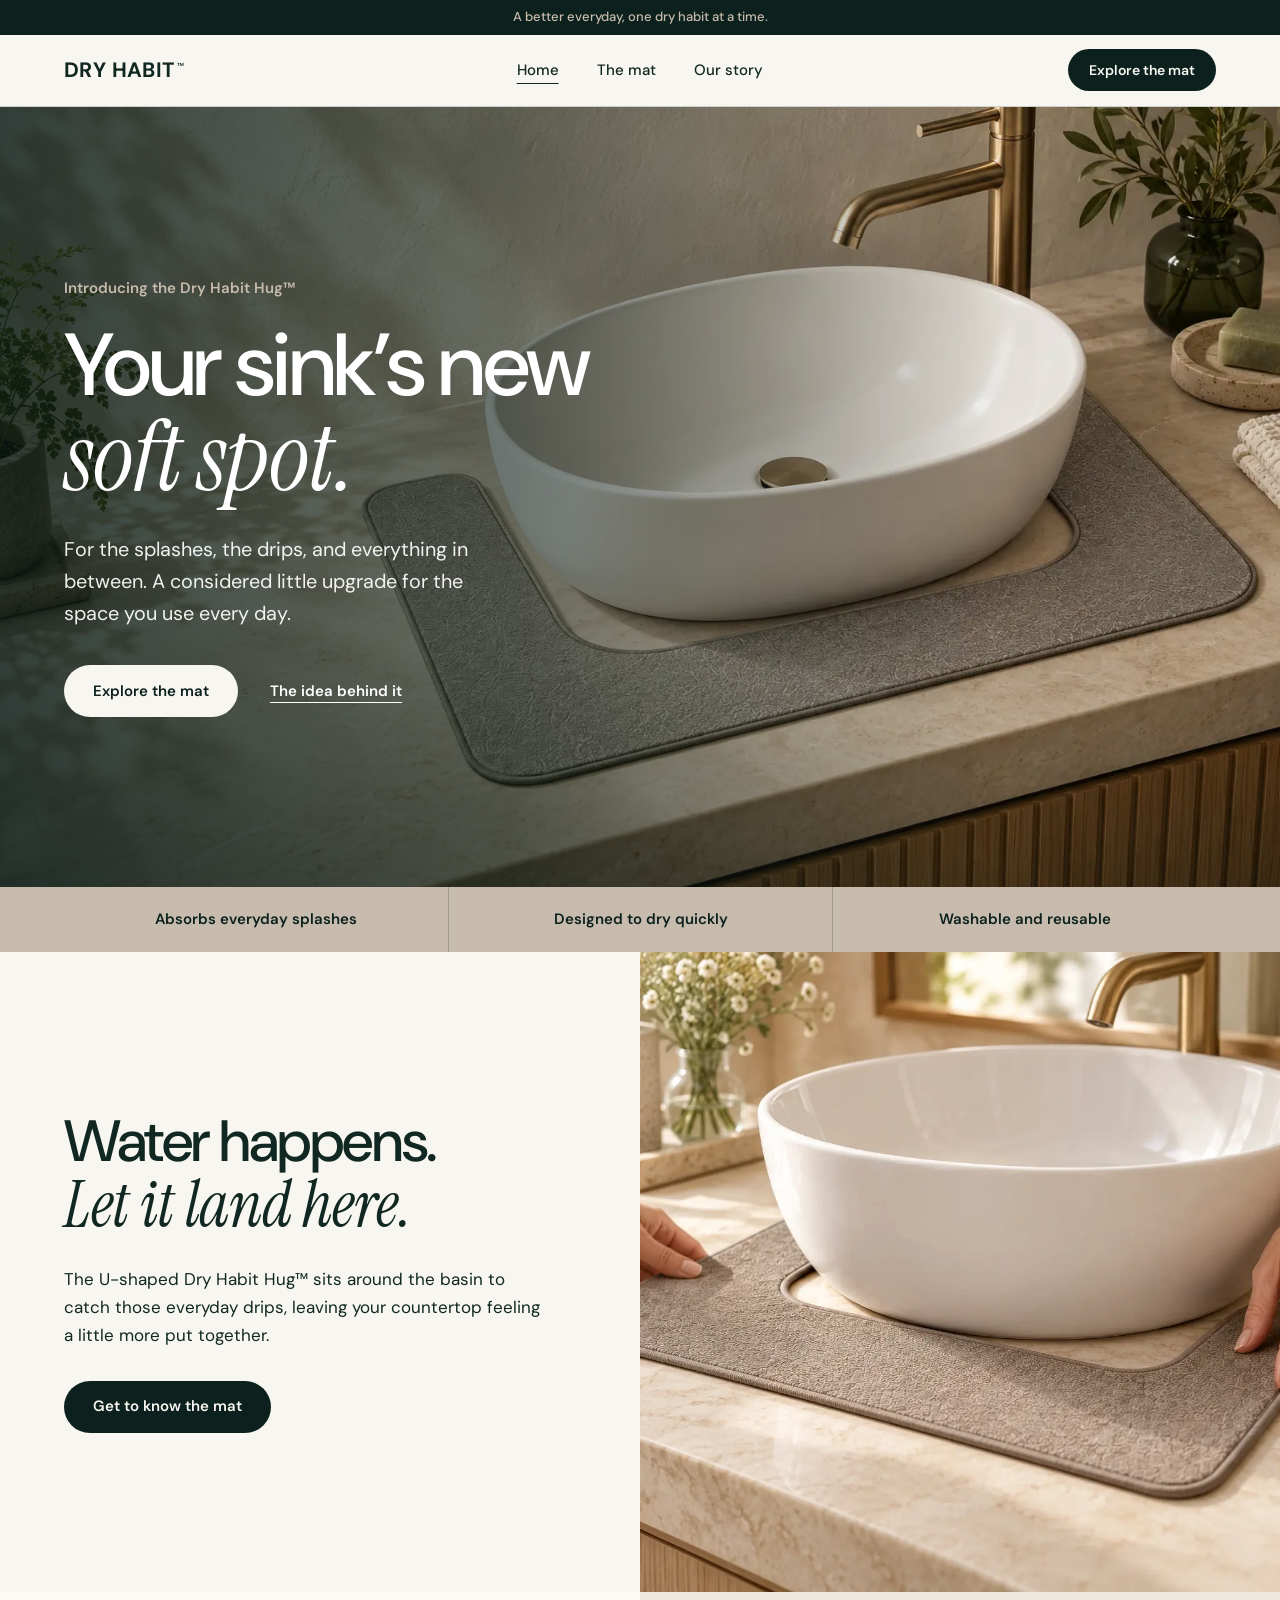
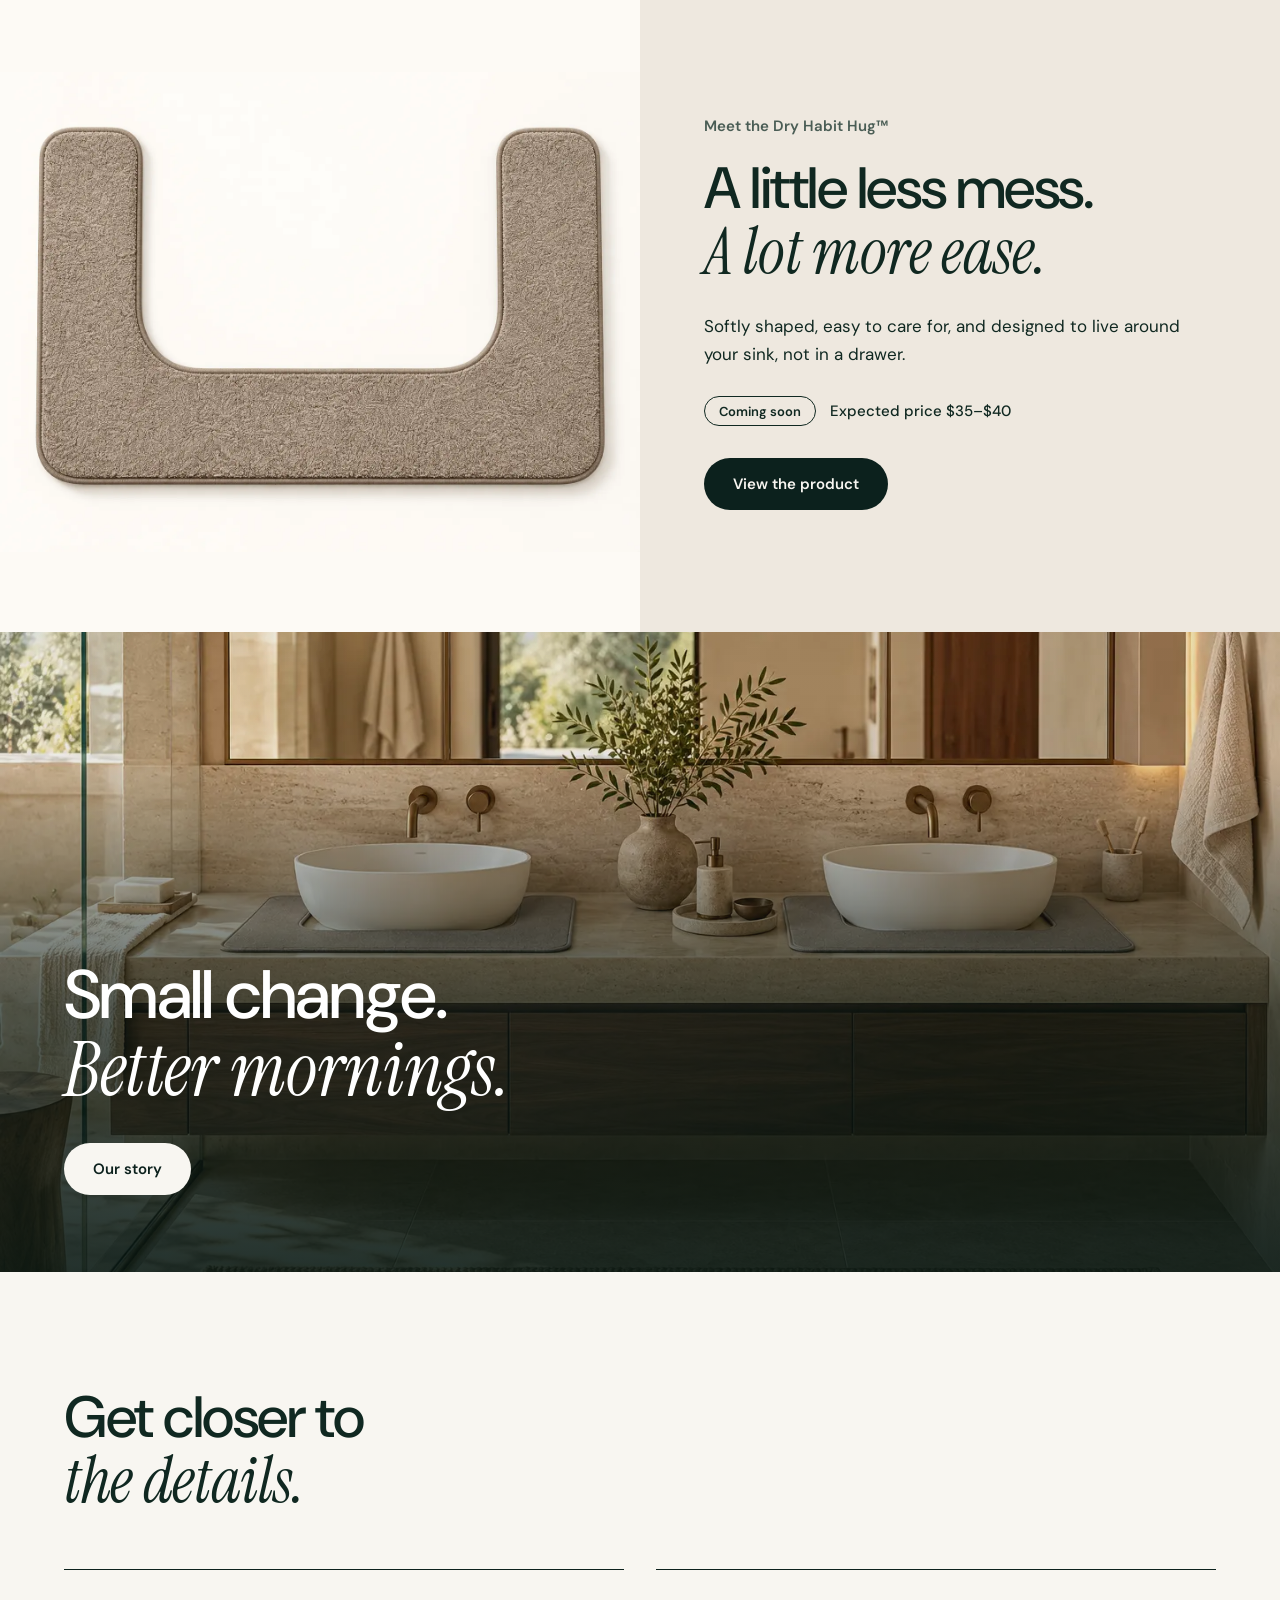
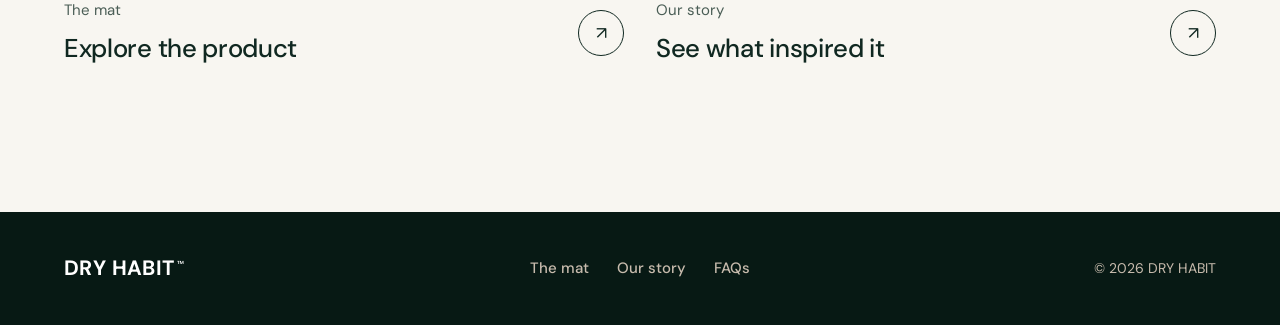
==== commit adf15c3c: "changes made" ====
--- a/index.html
+++ b/index.html
@@ -1,6 +1,96 @@
-<!doctype html><html lang="en"><head><meta charset="utf-8"><meta name="viewport" content="width=device-width,initial-scale=1"><meta name="theme-color" content="#0c211d"><meta name="description" content="DRY HABIT HUG™ is a considered bathroom vanity mat designed for everyday splashes around the sink."><link rel="preconnect" href="https://fonts.googleapis.com"><link rel="preconnect" href="https://fonts.gstatic.com" crossorigin><link href="https://fonts.googleapis.com/css2?family=DM+Sans:wght@400;500;600;700&family=Manrope:wght@400;500;600;700&display=swap" rel="stylesheet"><link rel="stylesheet" href="styles.css"><title>DRY HABIT — A better everyday</title></head><body><a class="skip-link" href="#main">Skip to content</a><div class="progress" aria-hidden="true"></div><div class="announcement">A BETTER EVERYDAY, ONE DRY HABIT AT A TIME.</div><header class="header"><a href="index.html" class="logo" aria-label="Dry Habit home">DRY HABIT<span>™</span></a><nav class="desktop-links" aria-label="Main navigation"><a href="index.html" aria-current="page">Home</a><a href="product.html">The mat</a><a href="story.html">Our story</a></nav><a class="nav-action" href="product.html">Explore the mat <span aria-hidden="true">↗</span></a><button class="menu-button" type="button" aria-expanded="false" aria-controls="mobile-menu" aria-label="Open menu"><span></span><span></span></button></header><nav class="mobile-menu" id="mobile-menu" aria-label="Mobile navigation" hidden><a href="index.html" aria-current="page">Home</a><a href="product.html">The mat</a><a href="story.html">Our story</a></nav><main id="main"><section class="hero" id="top" aria-labelledby="hero-heading"><img class="hero-photo" src="assets/dry-habit-vanity.webp" alt="Taupe U-shaped mat placed around a white vessel sink on a stone vanity" fetchpriority="high"><div class="hero-shade"></div><div class="hero-content"><p class="overline light">INTRODUCING THE DRY HABIT HUG™</p><h1 id="hero-heading">Your sink's<br>new <em>soft spot.</em></h1><p>For the splashes, the drips, and everything in between. A considered little upgrade for the space you use every day.</p><div class="hero-actions"><a class="pill pill-light" href="product.html">Explore the mat <span aria-hidden="true">↗</span></a><a class="hero-text-link" href="story.html">The idea behind it <span aria-hidden="true">↗</span></a></div></div><div class="hero-footer"><span>DESIGNED FOR THE SPACE AROUND YOUR SINK</span><span>SCROLL TO DISCOVER ↓</span></div></section>
-<div class="benefit-bar" aria-label="Product highlights"><span>01 / ABSORB EVERYDAY SPLASHES</span><span>02 / DESIGNED TO DRY QUICKLY</span><span>03 / WASH & REUSE</span></div>
-<section class="home-feature" aria-labelledby="home-feature-title"><div class="home-feature-copy"><p class="overline">A NEW KIND OF EVERYDAY ESSENTIAL</p><h2 id="home-feature-title">Water happens.<br><em>Let it land here.</em></h2><p>The U-shaped DRY HABIT HUG™ sits around the basin to catch those everyday drips, leaving your countertop feeling a little more put together.</p><a class="round-link" href="product.html"><span>Get to know the mat</span><b aria-hidden="true">↗</b></a></div><div class="home-feature-image"><img src="assets/dry-habit-placement.webp" alt="Hands placing the mat around a vessel sink" loading="lazy"></div></section>
-<section class="home-product" aria-labelledby="home-product-title"><div class="home-product-image"><img src="assets/dry-habit-product.webp" alt="Overhead view of the U-shaped vanity mat" loading="lazy"></div><div class="home-product-copy"><p class="overline">MEET THE DRY HABIT HUG™</p><h2 id="home-product-title">A little less mess.<br><em>A lot more ease.</em></h2><p>Softly shaped, easy to care for, and designed to live around your sink—not in a drawer.</p><span class="coming-soon">COMING SOON · EXPECTED $35–$40</span><a class="pill pill-dark" href="product.html">View the product <span aria-hidden="true">↗</span></a></div></section>
-<section class="home-banner"><img src="assets/dry-habit-interior.webp" alt="Warm double-sink bathroom with vanity mats around each sink" loading="lazy"><div><p class="overline light">THE SPACE AROUND THE SINK, REIMAGINED</p><h2>Small change.<br><em>Better mornings.</em></h2><a class="pill pill-light" href="story.html">Our story <span aria-hidden="true">↗</span></a></div></section>
-<section class="home-next"><p class="overline">KEEP EXPLORING</p><h2>Get closer to<br><em>the details.</em></h2><div><a href="product.html"><span>01 / THE MAT</span><strong>Explore the product</strong><b aria-hidden="true">↗</b></a><a href="story.html"><span>02 / OUR STORY</span><strong>See what inspired it</strong><b aria-hidden="true">↗</b></a></div></section></main><footer class="footer"><a href="index.html" class="logo">DRY HABIT<span>™</span></a><div class="footer-links"><a href="product.html">The mat</a><a href="story.html">Our story</a><a href="product.html#questions">FAQs</a></div><span>© <span id="year">2026</span> DRY HABIT</span></footer><script src="site.js" defer></script></body></html>+<!doctype html>
+<html lang="en">
+<head>
+<meta charset="utf-8">
+<meta name="viewport" content="width=device-width,initial-scale=1">
+<meta name="theme-color" content="#0c211d">
+<title>Dry Habit — A better everyday</title>
+<meta name="description" content="Dry Habit Hug™ is a considered bathroom vanity mat that catches everyday splashes around the sink.">
+<meta property="og:type" content="website">
+<meta property="og:title" content="Dry Habit — A better everyday">
+<meta property="og:description" content="Dry Habit Hug™ is a considered bathroom vanity mat that catches everyday splashes around the sink.">
+<meta property="og:image" content="https://oliviahaliulin.github.io/DRYHABIT/assets/dry-habit-vanity.webp">
+<link rel="icon" href="data:image/svg+xml,%3Csvg xmlns='http://www.w3.org/2000/svg' viewBox='0 0 32 32'%3E%3Crect width='32' height='32' rx='7' fill='%230c211d'/%3E%3Cpath d='M10 8h6a8 8 0 0 1 0 16h-6z' fill='none' stroke='%23c7bbad' stroke-width='3'/%3E%3C/svg%3E">
+<link rel="preconnect" href="https://fonts.googleapis.com">
+<link rel="preconnect" href="https://fonts.gstatic.com" crossorigin>
+<link href="https://fonts.googleapis.com/css2?family=DM+Sans:opsz,wght@9..40,400;9..40,500;9..40,600;9..40,700&family=Instrument+Serif:ital@0;1&display=swap" rel="stylesheet">
+<link rel="stylesheet" href="styles.css">
+</head>
+<body>
+<a class="skip-link" href="#main">Skip to content</a>
+<div class="progress" aria-hidden="true"></div>
+<div class="announcement">A better everyday, one dry habit at a time.</div>
+<header class="header">
+  <a href="index.html" class="logo" aria-label="Dry Habit home">DRY HABIT<sup>™</sup></a>
+  <nav class="desktop-links" aria-label="Main navigation"><a href="index.html" aria-current="page">Home</a><a href="product.html">The mat</a><a href="story.html">Our story</a></nav>
+  <a class="pill pill-dark pill-sm nav-action" href="product.html">Explore the mat</a>
+  <button class="menu-button" type="button" aria-expanded="false" aria-controls="mobile-menu" aria-label="Open menu"><span></span><span></span></button>
+</header>
+<nav class="mobile-menu" id="mobile-menu" aria-label="Mobile navigation" hidden><a href="index.html" aria-current="page">Home</a><a href="product.html">The mat</a><a href="story.html">Our story</a></nav>
+<main id="main">
+
+<section class="hero" aria-labelledby="hero-heading">
+  <img class="hero-photo" src="assets/dry-habit-vanity.webp" width="1536" height="1024" alt="Taupe U-shaped mat placed around a white vessel sink on a stone vanity" fetchpriority="high">
+  <div class="hero-shade"></div>
+  <div class="hero-content">
+    <p class="overline light">Introducing the Dry Habit Hug™</p>
+    <h1 id="hero-heading">Your sink’s new <em>soft spot.</em></h1>
+    <p class="lede">For the splashes, the drips, and everything in between. A considered little upgrade for the space you use every day.</p>
+    <div class="hero-actions">
+      <a class="pill pill-light" href="product.html">Explore the mat</a>
+      <a class="text-link" href="story.html">The idea behind it</a>
+    </div>
+  </div>
+</section>
+
+<ul class="benefit-bar" aria-label="Product highlights">
+  <li>Absorbs everyday splashes</li>
+  <li>Designed to dry quickly</li>
+  <li>Washable and reusable</li>
+</ul>
+
+<section class="split home-feature" aria-labelledby="home-feature-title">
+  <div class="split-copy">
+    <h2 id="home-feature-title">Water happens. <em>Let it land here.</em></h2>
+    <p>The U-shaped Dry Habit Hug™ sits around the basin to catch those everyday drips, leaving your countertop feeling a little more put together.</p>
+    <a class="pill pill-dark" href="product.html">Get to know the mat</a>
+  </div>
+  <div class="split-media"><img src="assets/dry-habit-placement.webp" width="1536" height="1024" alt="Hands placing the mat around a vessel sink" loading="lazy"></div>
+</section>
+
+<section class="split home-product" aria-labelledby="home-product-title">
+  <div class="split-media is-contain"><img src="assets/dry-habit-product.webp" width="1448" height="1086" alt="Overhead view of the U-shaped vanity mat" loading="lazy"></div>
+  <div class="split-copy">
+    <p class="overline">Meet the Dry Habit Hug™</p>
+    <h2 id="home-product-title">A little less mess. <em>A lot more ease.</em></h2>
+    <p>Softly shaped, easy to care for, and designed to live around your sink, not in a drawer.</p>
+    <div class="price-tag"><span class="badge">Coming soon</span><span>Expected price $35–$40</span></div>
+    <a class="pill pill-dark" href="product.html">View the product</a>
+  </div>
+</section>
+
+<section class="banner" aria-labelledby="banner-title">
+  <img src="assets/dry-habit-interior.webp" width="1536" height="1024" alt="Warm double-sink bathroom with vanity mats around each sink" loading="lazy">
+  <div>
+    <h2 id="banner-title">Small change. <em>Better mornings.</em></h2>
+    <a class="pill pill-light" href="story.html">Our story</a>
+  </div>
+</section>
+
+<section class="home-next" aria-labelledby="next-title">
+  <h2 id="next-title">Get closer to <em>the details.</em></h2>
+  <div class="next-links">
+    <a href="product.html"><span>The mat</span><strong>Explore the product</strong><b aria-hidden="true">↗</b></a>
+    <a href="story.html"><span>Our story</span><strong>See what inspired it</strong><b aria-hidden="true">↗</b></a>
+  </div>
+</section>
+
+</main>
+<footer class="footer">
+  <a href="index.html" class="logo">DRY HABIT<sup>™</sup></a>
+  <nav class="footer-links" aria-label="Footer"><a href="product.html">The mat</a><a href="story.html">Our story</a><a href="product.html#questions">FAQs</a></nav>
+  <span class="footer-copy">© <span id="year">2026</span> DRY HABIT</span>
+</footer>
+<script src="site.js" defer></script>
+</body>
+</html>
--- a/styles.css
+++ b/styles.css
@@ -1,24 +1,761 @@
-:root{--forest:#0c211d;--stone:#c7bbad;--cream:#f8f6f1;--chalk:#eee8df;--ink:#102821;--line:#d8d3ca;--ease:cubic-bezier(.22,1,.36,1)}
-*{box-sizing:border-box}html{scroll-behavior:smooth}body{margin:0;background:var(--cream);color:var(--ink);font-family:Manrope,Arial,sans-serif;-webkit-font-smoothing:antialiased}body:has(dialog[open]){overflow:hidden}img{display:block;max-width:100%}a{color:inherit;text-decoration:none}button{font:inherit}button,a,summary{-webkit-tap-highlight-color:transparent}:focus-visible{outline:2px solid currentColor;outline-offset:4px}::selection{background:var(--stone);color:var(--forest)}[hidden]{display:none!important}.skip-link{position:fixed;left:14px;top:-100px;z-index:100;background:white;padding:12px}.skip-link:focus{top:14px}.progress{position:fixed;z-index:100;left:0;top:0;width:100%;height:3px;background:var(--stone);transform-origin:left;transform:scaleX(0);pointer-events:none}
-.announcement{height:34px;background:var(--forest);color:var(--stone);display:grid;place-items:center;text-align:center;padding:0 12px;font-size:10px;font-weight:700;letter-spacing:.18em}.header{height:76px;position:sticky;top:0;z-index:40;background:rgba(248,246,241,.97);backdrop-filter:blur(16px);display:grid;grid-template-columns:1fr auto 1fr;align-items:center;padding:0 clamp(22px,4.5vw,80px);border-bottom:1px solid rgba(16,40,33,.1)}.logo{font-family:'DM Sans',Arial,sans-serif;font-size:22px;font-weight:700;letter-spacing:.015em;white-space:nowrap}.logo span{font:8px Arial,sans-serif;vertical-align:top;margin-left:2px;position:relative;top:5px}.desktop-links{display:flex;gap:clamp(22px,3vw,55px)}.desktop-links a,.nav-action{font-size:11px;font-weight:700;text-transform:uppercase;letter-spacing:.12em;transition:opacity .2s}.desktop-links a:hover,.nav-action:hover{opacity:.55}.nav-action{justify-self:end;border-bottom:1px solid;padding:12px 0;display:flex;gap:20px}.menu-button{display:none}.mobile-menu{display:none}
-.hero{height:min(760px,calc(100svh - 110px));min-height:600px;position:relative;overflow:hidden;color:#fff}.hero-photo{position:absolute;inset:0;width:100%;height:100%;object-fit:cover;object-position:55% 53%}.hero-shade{position:absolute;inset:0;background:linear-gradient(90deg,rgba(5,22,18,.78) 0%,rgba(5,22,18,.57) 32%,rgba(5,22,18,.08) 75%),linear-gradient(0deg,rgba(5,22,18,.26),transparent 30%)}.hero-content{position:relative;z-index:1;width:min(720px,65%);height:100%;padding:clamp(70px,9vw,150px) 0 90px clamp(25px,6vw,105px);display:flex;flex-direction:column;align-items:flex-start;justify-content:center}.overline{font-size:11px;font-weight:700;letter-spacing:.18em;margin:0 0 26px;text-transform:uppercase}.overline.light{color:var(--stone)}h1,h2,h3,p{overflow-wrap:normal}.hero h1,.story h2,.quote-panel h2,.product h2,.details h2,.questions h2,.end-panel h2,.fit-dialog h2{font-weight:500;letter-spacing:-.065em}.hero h1{font-size:clamp(68px,7.4vw,126px);line-height:.96;margin:0 0 28px}.hero h1 em,h2 em{font-family:Georgia,serif;font-weight:400;letter-spacing:-.075em}.hero-content>p:not(.overline){font-size:16px;line-height:1.75;max-width:450px;margin:0 0 30px}.hero-actions{display:flex;align-items:center;gap:30px;flex-wrap:wrap}.pill{border:1px solid transparent;min-height:53px;padding:14px 21px;border-radius:100px;display:inline-flex;align-items:center;justify-content:space-between;gap:38px;cursor:pointer;font-size:11px;letter-spacing:.12em;text-transform:uppercase;font-weight:700;transition:transform .3s var(--ease),background .25s,color .25s,box-shadow .25s;white-space:nowrap}.pill:hover{transform:translateY(-3px);box-shadow:0 10px 20px #0002}.pill span{font-size:17px;line-height:1;transition:transform .25s}.pill:hover span{transform:translate(3px,-3px)}.pill-light{background:var(--cream);color:var(--forest)}.pill-light:hover{background:var(--stone)}.pill-dark{background:var(--forest);color:var(--cream)}.pill-dark:hover{background:#285044}.hero-text-link{font-size:11px;font-weight:700;letter-spacing:.12em;text-transform:uppercase;border-bottom:1px solid currentColor;padding:10px 0}.hero-text-link span{margin-left:12px}.hero-footer{position:absolute;z-index:1;bottom:27px;left:clamp(25px,6vw,105px);right:clamp(25px,6vw,105px);display:flex;justify-content:space-between;gap:20px;font-size:10px;letter-spacing:.14em;font-weight:700}.benefit-bar{background:var(--stone);min-height:64px;display:flex;align-items:center;justify-content:space-around;gap:25px;padding:16px 24px;font-size:10px;letter-spacing:.14em;font-weight:700;text-align:center}
-.story{display:grid;grid-template-columns:1fr 1fr;background:var(--cream);scroll-margin-top:76px}.story-image{position:relative;min-height:720px;overflow:hidden}.story-image img{height:100%;width:100%;object-fit:cover;object-position:center}.photo-caption{position:absolute;left:24px;bottom:24px;background:var(--cream);padding:11px 14px;font-size:9px;letter-spacing:.14em;font-weight:700}.story-copy{padding:clamp(70px,9vw,150px) clamp(30px,7vw,120px);display:flex;flex-direction:column;justify-content:center;align-items:flex-start}.story h2,.product h2,.details h2,.questions h2{font-size:clamp(52px,5.2vw,88px);line-height:1.04;margin:0 0 30px}.story-copy>p:not(.overline){max-width:510px;font-size:16px;line-height:1.8;margin:0 0 18px}.round-link{margin-top:30px;display:inline-flex;align-items:center;gap:22px;font-size:11px;font-weight:700;text-transform:uppercase;letter-spacing:.12em}.round-link b{border:1px solid var(--ink);height:43px;width:43px;border-radius:50%;display:grid;place-items:center;font-size:19px;font-weight:400;transition:background .25s,color .25s,transform .25s}.round-link:hover b{background:var(--ink);color:white;transform:rotate(45deg)}.quote-panel{padding:clamp(90px,11vw,180px) 6vw;background:var(--forest);color:var(--stone);text-align:center}.quote-panel h2{font-size:clamp(40px,5.2vw,86px);line-height:1.15;margin:0 auto;max-width:1100px}
-.product{display:grid;grid-template-columns:minmax(0,1.15fr) minmax(0,.85fr);gap:clamp(40px,6vw,110px);padding:clamp(70px,8vw,130px) clamp(24px,6vw,105px);background:var(--chalk);scroll-margin-top:76px}.product-gallery{min-width:0}.gallery-stage{aspect-ratio:1.14/1;position:relative;background:#f6f3ed;overflow:hidden}.gallery-stage img{width:100%;height:100%;object-fit:contain;transition:opacity .25s}.gallery-count{position:absolute;left:22px;bottom:21px;background:rgba(248,246,241,.9);padding:9px 12px;font-size:10px;letter-spacing:.15em;font-weight:700}.gallery-next{position:absolute;right:20px;bottom:19px;border:0;border-radius:50%;background:var(--forest);color:white;width:48px;height:48px;cursor:pointer;font-size:23px;transition:transform .25s,background .25s}.gallery-next:hover{transform:translateX(4px);background:#31584a}.gallery-thumbs{display:flex;gap:10px;margin-top:12px}.thumb{width:88px;height:74px;border:2px solid transparent;padding:0;background:white;cursor:pointer;opacity:.72;transition:opacity .2s,border-color .2s}.thumb:hover,.thumb.is-active{opacity:1;border-color:var(--forest)}.thumb img{width:100%;height:100%;object-fit:cover}.gallery-note{font-size:11px;line-height:1.5;color:#53645d;margin:16px 0 0}.product-content{padding:clamp(0px,2vw,28px) 0;align-self:start;position:sticky;top:105px}.product-title-row{display:flex;align-items:start;justify-content:space-between;gap:20px}.product h2{margin-bottom:24px}.coming-soon{border:1px solid var(--ink);border-radius:100px;padding:8px 11px;white-space:nowrap;font-size:9px;letter-spacing:.12em;font-weight:700;margin-top:9px}.product-lede{font-size:16px;line-height:1.75;max-width:520px;margin:0 0 30px}.product-points{border-top:1px solid #b9b4aa;border-bottom:1px solid #b9b4aa;padding:17px 0;display:flex;gap:8px 19px;flex-wrap:wrap}.product-points span{font-size:12px;font-weight:600}.product-points span+span::before{content:'•';margin-right:18px;color:#6d7f74}.price-row{display:flex;align-items:end;justify-content:space-between;gap:20px;margin-top:28px}.price-row span{font-size:10px;font-weight:700;letter-spacing:.16em}.price-row strong{font-size:32px;font-weight:500;letter-spacing:-.05em}.price-note{font-size:12px;margin:7px 0 26px;color:#4f625a}.product-actions{display:flex;gap:20px;align-items:center;flex-wrap:wrap}.secondary-action{font-size:11px;letter-spacing:.1em;text-transform:uppercase;font-weight:700;border-bottom:1px solid;padding:9px 0}.secondary-action span{margin-left:8px}.product-mini{display:flex;gap:25px;margin-top:48px;font-size:10px;font-weight:700;letter-spacing:.13em;color:#52665b}
-.details{padding:clamp(85px,10vw,155px) clamp(24px,6vw,105px);background:var(--cream)}.details-heading{display:flex;justify-content:space-between;align-items:start;gap:35px}.details h2{font-size:clamp(50px,5vw,84px);margin:0}.detail-cards{display:grid;grid-template-columns:repeat(3,1fr);gap:24px;margin-top:75px}.detail-cards article{border-top:1px solid var(--ink);padding-top:22px;min-height:210px}.detail-cards article>span{font-size:11px;font-weight:700;letter-spacing:.13em}.detail-cards h3{font-size:clamp(23px,2.25vw,36px);font-weight:500;letter-spacing:-.04em;margin:45px 0 13px}.detail-cards p{font-size:14px;line-height:1.75;max-width:340px;margin:0}.questions{padding:clamp(85px,10vw,155px) clamp(24px,6vw,105px);background:var(--stone);display:grid;grid-template-columns:1fr 1fr;gap:8vw;scroll-margin-top:76px}.questions h2{margin:0}.question-list{border-top:1px solid rgba(12,33,29,.35)}.question-list details{border-bottom:1px solid rgba(12,33,29,.35)}.question-list summary{list-style:none;cursor:pointer;display:flex;align-items:center;justify-content:space-between;gap:20px;padding:25px 0;font-size:16px;font-weight:600}.question-list summary::-webkit-details-marker{display:none}.question-list summary span{font-size:25px;font-weight:400;transition:transform .25s}.question-list details[open] summary span{transform:rotate(45deg)}.question-list p{font-size:14px;line-height:1.8;margin:0;padding:0 38px 24px 0}.end-panel{text-align:center;background:var(--forest);color:var(--stone);padding:clamp(100px,12vw,180px) 24px}.end-panel h2{font-size:clamp(60px,7vw,112px);line-height:1.04;margin:0 0 45px}.footer{background:#071914;color:var(--stone);min-height:170px;display:flex;align-items:center;justify-content:space-between;gap:25px;padding:40px clamp(24px,6vw,105px)}.footer p{font-size:13px}.footer>span{font-size:10px;letter-spacing:.12em}
-.fit-dialog{border:0;border-radius:14px;max-width:min(620px,calc(100% - 32px));padding:clamp(28px,5vw,55px);color:var(--ink);background:var(--cream);box-shadow:0 25px 100px #0005}.fit-dialog::backdrop{background:rgba(5,22,18,.7);backdrop-filter:blur(4px)}.dialog-close{position:absolute;top:15px;right:17px;background:none;border:0;cursor:pointer;font-size:30px;line-height:1;width:36px;height:36px}.fit-dialog h2{font-size:clamp(48px,6vw,74px);margin:0 0 18px}.fit-dialog>p:not(.overline){font-size:15px;line-height:1.75}.fit-measures{display:grid;grid-template-columns:1fr 1fr;gap:10px;margin:25px 0}.fit-measures div{background:var(--chalk);padding:18px;display:grid;gap:9px}.fit-measures span{font-size:10px;font-weight:700;letter-spacing:.12em}.fit-measures strong{font-size:19px;font-weight:600}.fit-measures small{font-size:12px}.fit-caveat{font-size:12px!important}.fit-dialog .pill{margin-top:15px}
-@media(max-width:1050px){.hero-content{width:70%}.story-image{min-height:620px}.story-copy{padding:70px 45px}.product{gap:45px}.product h2{font-size:clamp(50px,5vw,68px)}.product-title-row{display:block}.coming-soon{display:inline-block;margin:0 0 20px}}
-@media(max-width:760px){.announcement{height:30px;font-size:8px}.header{height:66px;grid-template-columns:1fr auto;padding:0 22px}.desktop-links,.nav-action{display:none}.logo{font-size:20px}.menu-button{display:flex;flex-direction:column;justify-content:center;gap:6px;border:0;background:none;width:40px;height:40px;cursor:pointer;padding:5px}.menu-button span{width:25px;height:1px;background:var(--forest);transition:transform .2s}.menu-button[aria-expanded=true] span:first-child{transform:translateY(3.5px) rotate(45deg)}.menu-button[aria-expanded=true] span:last-child{transform:translateY(-3.5px) rotate(-45deg)}.mobile-menu{display:flex;position:fixed;z-index:39;top:96px;left:0;right:0;background:var(--cream);padding:18px 24px 27px;box-shadow:0 18px 30px #0002;flex-direction:column}.mobile-menu a{padding:17px 0;border-bottom:1px solid var(--line);font-size:18px;font-weight:600}.hero{height:700px;min-height:0}.hero-photo{object-position:62% center}.hero-shade{background:linear-gradient(90deg,rgba(5,22,18,.8),rgba(5,22,18,.32) 75%),linear-gradient(0deg,rgba(5,22,18,.38),transparent 45%)}.hero-content{width:100%;padding:80px 24px 95px;justify-content:end}.hero h1{font-size:clamp(60px,12vw,86px)}.hero-content>p:not(.overline){font-size:15px;max-width:430px}.hero-footer{left:24px;right:24px;bottom:20px;font-size:8px}.hero-footer span:last-child{display:none}.benefit-bar{overflow:auto;justify-content:flex-start;gap:35px;white-space:nowrap;scrollbar-width:none}.benefit-bar::-webkit-scrollbar{display:none}.benefit-bar span{flex:none}.story{display:flex;flex-direction:column;scroll-margin-top:66px}.story-image{height:440px;min-height:0}.story-copy{padding:80px 24px 90px}.story h2,.details h2,.questions h2{font-size:clamp(50px,10vw,70px)}.quote-panel{padding:90px 24px}.quote-panel h2{font-size:clamp(38px,7vw,60px)}.quote-panel br{display:none}.product{display:flex;flex-direction:column;padding:75px 24px;gap:45px;scroll-margin-top:66px}.product-content{position:static;padding:0}.gallery-stage{aspect-ratio:1/1}.gallery-thumbs .thumb{width:78px;height:67px}.product-title-row{display:flex}.product h2{font-size:clamp(48px,9vw,72px)}.product-mini{margin-top:35px}.details{padding:85px 24px}.details-heading{display:block}.detail-cards{grid-template-columns:1fr;margin-top:50px;gap:30px}.detail-cards article{min-height:0}.detail-cards h3{margin:22px 0 10px}.questions{display:block;padding:85px 24px;scroll-margin-top:66px}.questions h2{margin:0 0 50px}.end-panel{padding:100px 24px}.footer{min-height:0;display:flex;flex-direction:column;align-items:flex-start;padding:46px 24px;gap:15px}.footer p{margin:0}}
-@media(max-width:430px){.hero{height:680px}.hero h1{font-size:clamp(54px,14vw,64px)}.hero-actions{gap:18px}.hero-text-link{font-size:10px}.story-image{height:340px}.product-title-row{display:block}.coming-soon{margin:0 0 18px}.price-row strong{font-size:27px}.product-points span+span::before{margin-right:8px}.fit-measures{grid-template-columns:1fr}}
-@media(prefers-reduced-motion:reduce){html{scroll-behavior:auto}*,*::before,*::after{transition-duration:.01ms!important;animation-duration:.01ms!important}}
-/* Multi-page additions */
-.desktop-links a[aria-current=page]{border-bottom:1px solid currentColor;padding-bottom:7px}.mobile-menu a[aria-current=page]{opacity:.65}.footer-links{display:flex;gap:25px}.footer-links a{font-size:11px;font-weight:700;letter-spacing:.1em;text-transform:uppercase}.footer-links a:hover{text-decoration:underline}.home-feature,.home-product,.story-moment,.story-outro{display:grid;grid-template-columns:1fr 1fr}.home-feature-copy,.home-product-copy,.story-moment>div,.story-outro>div{padding:clamp(75px,9vw,150px) clamp(28px,7vw,120px);display:flex;flex-direction:column;justify-content:center;align-items:flex-start}.home-feature h2,.home-product h2,.home-next h2,.story-lead h2,.story-moment h2,.story-values h2,.story-outro h2,.product-editorial h2,.dimensions h2,.cross-link h2{font-size:clamp(48px,5.3vw,88px);font-weight:500;line-height:1.04;letter-spacing:-.065em;margin:0 0 28px}.home-feature-copy>p:not(.overline),.home-product-copy>p:not(.overline),.story-lead p:not(.overline),.story-moment p:not(.overline),.story-outro p:not(.overline),.product-editorial p:not(.overline),.dimensions p:not(.overline){font-size:16px;line-height:1.8;max-width:520px}.home-feature-image,.home-product-image{min-height:680px;overflow:hidden}.home-feature-image img,.home-product-image img{width:100%;height:100%;object-fit:cover}.home-product{background:var(--chalk)}.home-product-image img{object-fit:contain;background:#f7f4ef}.home-product-copy .coming-soon{margin:20px 0 28px}.home-banner,.cross-link{position:relative;min-height:620px;background:var(--forest);color:var(--cream);overflow:hidden}.home-banner>img,.cross-link>img{position:absolute;inset:0;width:100%;height:100%;object-fit:cover;object-position:center 55%}.home-banner::before,.cross-link::before{content:"";position:absolute;inset:0;z-index:1;background:linear-gradient(90deg,rgba(5,22,18,.75),rgba(5,22,18,.1) 75%)}.home-banner>div,.cross-link>div{position:relative;z-index:2;padding:clamp(100px,12vw,190px) clamp(24px,7vw,120px);max-width:850px}.home-banner h2,.cross-link h2{font-size:clamp(58px,6.2vw,102px);color:white}.home-next{background:var(--cream);padding:clamp(85px,10vw,155px) clamp(24px,6vw,105px)}.home-next h2{margin-bottom:55px}.home-next>div{display:grid;grid-template-columns:1fr 1fr;gap:25px}.home-next a{border-top:1px solid var(--forest);padding:22px 0;display:grid;grid-template-columns:1fr auto;gap:30px;transition:padding-left .25s}.home-next a:hover{padding-left:10px}.home-next a span{grid-column:1/-1;font-size:10px;letter-spacing:.15em;font-weight:700}.home-next a strong{font-size:clamp(22px,2vw,34px);font-weight:500;letter-spacing:-.04em}.home-next a b{font-size:25px;font-weight:400}
-.page-intro{background:var(--cream);padding:clamp(80px,9vw,140px) clamp(24px,6vw,105px) clamp(70px,8vw,120px)}.page-intro h1,.story-hero h1{font-size:clamp(66px,8vw,140px);font-weight:500;letter-spacing:-.07em;line-height:.98;margin:0 0 25px}.page-intro h1 em,.story-hero h1 em{font-family:Georgia,serif;font-weight:400}.page-intro>p:last-child{font-size:17px;margin:0}.product-page{padding-top:clamp(65px,7vw,110px)}.product-page .product-content{top:105px}.product-page .gallery-thumbs{flex-wrap:wrap}.product-editorial{display:grid;grid-template-columns:1fr 1fr;background:var(--cream)}.editorial-copy{padding:clamp(80px,9vw,150px) clamp(28px,7vw,120px);align-self:center}.product-editorial img{width:100%;height:100%;min-height:650px;object-fit:cover}.dimensions{padding:clamp(85px,10vw,155px) clamp(24px,6vw,105px);background:var(--forest);color:var(--stone);display:grid;grid-template-columns:1fr 1fr;gap:9vw}.dimensions .pill{margin-top:23px}.dimension-grid{display:grid;grid-template-columns:1fr 1fr;gap:0 25px}.dimension-grid div{border-top:1px solid #82948b;padding:23px 0 32px;display:flex;flex-direction:column;gap:13px}.dimension-grid span{font-size:10px;font-weight:700;letter-spacing:.15em}.dimension-grid strong{font-size:clamp(32px,3.5vw,55px);font-weight:500;letter-spacing:-.06em}.dimension-grid small{font-size:13px}.cross-link{min-height:540px}
-.story-hero{height:min(760px,80svh);min-height:580px;position:relative;overflow:hidden;color:white}.story-hero img{width:100%;height:100%;object-fit:cover}.story-hero::after{content:"";position:absolute;inset:0;background:linear-gradient(90deg,rgba(5,22,18,.7),transparent 85%)}.story-hero>div{position:absolute;z-index:1;left:clamp(24px,6vw,105px);bottom:clamp(80px,9vw,145px)}.story-hero h1{margin:0}.story-lead{display:grid;grid-template-columns:1fr 1.4fr;gap:8vw;padding:clamp(100px,12vw,180px) clamp(24px,6vw,105px);background:var(--cream)}.story-lead>div{max-width:750px}.story-lead p:not(.overline){max-width:600px}.story-moment{background:var(--chalk)}.story-moment img,.story-outro img{width:100%;height:100%;min-height:700px;object-fit:cover}.story-moment .pill,.story-outro .pill{margin-top:22px}.story-values{background:var(--forest);color:var(--stone);padding:clamp(90px,11vw,170px) clamp(24px,6vw,105px)}.story-values>div{display:grid;grid-template-columns:repeat(3,1fr);gap:30px;margin-top:90px}.story-values article{border-top:1px solid #809088;padding-top:22px}.story-values article>span{font-size:11px;letter-spacing:.13em}.story-values h3{font-size:clamp(23px,2.3vw,36px);font-weight:500;letter-spacing:-.04em;margin:47px 0 14px}.story-values article p{max-width:330px;font-size:14px;line-height:1.75}.story-outro{background:var(--cream)}.story-outro img{object-fit:contain;background:#f7f4ef}
-@media(max-width:1050px){.home-feature-copy,.home-product-copy,.story-moment>div,.story-outro>div,.editorial-copy{padding:75px 45px}.home-feature-image,.home-product-image{min-height:600px}.story-moment img,.story-outro img{min-height:620px}}
-@media(max-width:760px){.footer-links{gap:20px;flex-wrap:wrap}.home-feature,.home-product,.story-moment,.story-outro,.product-editorial{display:flex;flex-direction:column}.home-feature-image{order:-1}.home-feature-image,.home-product-image{height:390px;min-height:0}.home-feature-copy,.home-product-copy,.story-moment>div,.story-outro>div,.editorial-copy{padding:75px 24px 85px}.home-feature h2,.home-product h2,.home-next h2,.story-lead h2,.story-moment h2,.story-values h2,.story-outro h2,.product-editorial h2,.dimensions h2,.cross-link h2{font-size:clamp(48px,9vw,70px)}.home-banner,.cross-link{min-height:540px}.home-banner>div,.cross-link>div{padding:130px 24px}.home-banner h2,.cross-link h2{font-size:clamp(54px,10vw,75px)}.home-next{padding:85px 24px}.home-next>div{grid-template-columns:1fr;gap:5px}.page-intro{padding:85px 24px 70px}.page-intro h1{font-size:clamp(58px,11vw,85px)}.product-page{padding-top:60px}.product-editorial img{min-height:0;height:420px;order:-1}.dimensions{display:block;padding:85px 24px}.dimension-grid{margin-top:60px}.story-hero{height:650px;min-height:0}.story-hero img{object-position:53% center}.story-hero>div{left:24px;right:24px;bottom:75px}.story-hero h1{font-size:clamp(56px,10vw,82px)}.story-lead{display:block;padding:90px 24px}.story-lead h2{margin:30px 0}.story-moment img,.story-outro img{min-height:0;height:420px}.story-values{padding:90px 24px}.story-values>div{grid-template-columns:1fr;margin-top:55px;gap:33px}.story-values h3{margin:25px 0 9px}}
-@media(max-width:430px){.home-feature-image,.home-product-image{height:320px}.home-banner,.cross-link{min-height:500px}.home-banner h2,.cross-link h2{font-size:52px}.story-hero{height:600px}.story-hero h1{font-size:52px}.dimension-grid{gap:0 16px}.dimension-grid strong{font-size:32px}.story-moment img,.story-outro img{height:330px}}
-/* Final responsive refinements */
-.home-banner>div{max-width:1100px}.home-banner h2{font-size:clamp(54px,5.4vw,88px)}
-@media(max-width:1050px){.product-page .gallery-thumbs{gap:8px;flex-wrap:nowrap}.product-page .thumb{width:calc((100% - 32px)/5);height:auto;aspect-ratio:1.15/1;flex:none}}
-@media(max-width:760px){.home-banner h2{font-size:clamp(46px,9vw,64px)}.product-page .gallery-thumbs{gap:6px}.product-page .thumb{width:calc((100% - 24px)/5)}}
-@media(max-width:430px){.story-outro .pill{white-space:normal;gap:14px;text-align:left}}
+/* ==========================================================================
+   DRY HABIT — stylesheet
+   One sans (DM Sans) for everything, one serif italic (Instrument Serif)
+   for the accent line in headlines. Tracking is kept at or near zero;
+   headings get only a light negative tightening.
+   ========================================================================== */
+
+:root {
+  --forest: #0c211d;
+  --forest-soft: #17372f;
+  --stone: #c7bbad;
+  --cream: #f8f6f1;
+  --chalk: #eee8df;
+  --ink: #102821;
+  --muted: #4a5d55;
+  --line: rgba(16, 40, 33, 0.18);
+  --line-light: rgba(199, 187, 173, 0.35);
+
+  --sans: "DM Sans", system-ui, -apple-system, "Segoe UI", Arial, sans-serif;
+  --serif: "Instrument Serif", Georgia, "Times New Roman", serif;
+
+  /* Type scale */
+  --fs-hero: clamp(2.75rem, 1.5rem + 5vw, 6rem);
+  --fs-h1: clamp(2.75rem, 1.6rem + 4.4vw, 5.5rem);
+  --fs-h2: clamp(2.25rem, 1.4rem + 2.8vw, 4.25rem);
+  --fs-h3: clamp(1.25rem, 1.05rem + 0.7vw, 1.625rem);
+  --fs-lede: clamp(1.0625rem, 1rem + 0.3vw, 1.25rem);
+
+  /* Layout */
+  --gutter: max(clamp(20px, 5vw, 80px), calc((100vw - 1400px) / 2));
+  --section: clamp(72px, 9vw, 136px);
+  --header-h: 72px;
+  --ease: cubic-bezier(0.22, 1, 0.36, 1);
+}
+
+/* ---------- Base ---------- */
+*,
+*::before,
+*::after { box-sizing: border-box; }
+
+html {
+  scroll-behavior: smooth;
+  scroll-padding-top: 96px;
+  -webkit-text-size-adjust: 100%;
+}
+
+body {
+  margin: 0;
+  background: var(--cream);
+  color: var(--ink);
+  font-family: var(--sans);
+  font-size: 1.0625rem;
+  line-height: 1.65;
+  font-kerning: normal;
+  font-optical-sizing: auto;
+  text-rendering: optimizeLegibility;
+  -webkit-font-smoothing: antialiased;
+}
+
+body:has(dialog[open]) { overflow: hidden; }
+
+img { display: block; max-width: 100%; height: auto; }
+a { color: inherit; text-decoration: none; }
+button { font: inherit; color: inherit; }
+button, a, summary { -webkit-tap-highlight-color: transparent; }
+p { margin: 0; text-wrap: pretty; }
+ul { margin: 0; padding: 0; list-style: none; }
+[hidden] { display: none !important; }
+::selection { background: var(--stone); color: var(--forest); }
+
+:focus-visible {
+  outline: 2px solid currentColor;
+  outline-offset: 3px;
+  border-radius: 2px;
+}
+
+.skip-link {
+  position: fixed;
+  left: 14px;
+  top: -100px;
+  z-index: 100;
+  padding: 12px 16px;
+  background: #fff;
+  color: var(--ink);
+}
+.skip-link:focus { top: 14px; }
+
+.progress {
+  position: fixed;
+  z-index: 100;
+  top: 0;
+  left: 0;
+  width: 100%;
+  height: 3px;
+  background: var(--stone);
+  transform: scaleX(0);
+  transform-origin: left;
+  pointer-events: none;
+}
+
+/* ---------- Typography ---------- */
+h1, h2, h3 {
+  margin: 0;
+  font-family: var(--sans);
+  font-weight: 500;
+  text-wrap: balance;
+}
+
+h1 { font-size: var(--fs-h1); line-height: 1.02; letter-spacing: -0.03em; }
+h2 { font-size: var(--fs-h2); line-height: 1.06; letter-spacing: -0.025em; }
+h3 { font-size: var(--fs-h3); line-height: 1.2; letter-spacing: -0.012em; }
+
+/* The serif accent line that finishes a headline */
+h1 em,
+h2 em {
+  display: block;
+  font-family: var(--serif);
+  font-style: italic;
+  font-weight: 400;
+  font-size: 1.1em;
+  line-height: 1;
+  letter-spacing: -0.005em;
+}
+
+.overline {
+  margin: 0 0 20px;
+  font-size: 0.9375rem;
+  font-weight: 600;
+  letter-spacing: 0;
+  color: var(--muted);
+}
+.overline.light { color: var(--stone); }
+
+.lede {
+  font-size: var(--fs-lede);
+  line-height: 1.6;
+  max-width: 34rem;
+}
+
+/* ---------- Buttons & links ---------- */
+.pill {
+  display: inline-flex;
+  align-items: center;
+  justify-content: center;
+  gap: 10px;
+  min-height: 52px;
+  padding: 0 28px;
+  border: 1px solid transparent;
+  border-radius: 999px;
+  font-size: 0.9375rem;
+  font-weight: 600;
+  line-height: 1;
+  letter-spacing: 0;
+  white-space: nowrap;
+  cursor: pointer;
+  transition: background 0.25s, color 0.25s, border-color 0.25s;
+}
+.pill-sm { min-height: 42px; padding: 0 20px; font-size: 0.875rem; }
+.pill-light { background: var(--cream); color: var(--forest); }
+.pill-light:hover { background: var(--stone); }
+.pill-dark { background: var(--forest); color: var(--cream); }
+.pill-dark:hover { background: var(--forest-soft); }
+
+.text-link {
+  font-size: 0.9375rem;
+  font-weight: 600;
+  text-decoration: underline;
+  text-decoration-thickness: 1px;
+  text-underline-offset: 0.4em;
+  transition: opacity 0.2s;
+}
+.text-link:hover { opacity: 0.7; }
+
+.badge {
+  display: inline-flex;
+  align-items: center;
+  min-height: 30px;
+  padding: 0 14px;
+  border: 1px solid currentColor;
+  border-radius: 999px;
+  font-size: 0.8125rem;
+  font-weight: 600;
+  line-height: 1;
+  white-space: nowrap;
+}
+
+/* ---------- Header ---------- */
+.announcement {
+  padding: 9px 16px;
+  background: var(--forest);
+  color: var(--stone);
+  text-align: center;
+  font-size: 0.8125rem;
+  font-weight: 500;
+  line-height: 1.3;
+}
+
+.header {
+  position: sticky;
+  top: 0;
+  z-index: 40;
+  height: var(--header-h);
+  display: grid;
+  grid-template-columns: 1fr auto 1fr;
+  align-items: center;
+  padding-inline: var(--gutter);
+  background: rgba(248, 246, 241, 0.92);
+  -webkit-backdrop-filter: blur(14px);
+  backdrop-filter: blur(14px);
+  border-bottom: 1px solid var(--line);
+}
+
+.logo {
+  font-size: 1.3rem;
+  font-weight: 700;
+  line-height: 1;
+  letter-spacing: 0.02em;
+  white-space: nowrap;
+}
+.logo sup { margin-left: 2px; font-size: 0.42em; font-weight: 500; line-height: 0; vertical-align: super; }
+
+.desktop-links { display: flex; gap: clamp(24px, 3vw, 44px); }
+.desktop-links a {
+  font-size: 0.9375rem;
+  font-weight: 500;
+  transition: opacity 0.2s;
+}
+.desktop-links a:hover { opacity: 0.6; }
+.desktop-links a[aria-current="page"] {
+  text-decoration: underline;
+  text-decoration-thickness: 1px;
+  text-underline-offset: 8px;
+}
+.nav-action { justify-self: end; }
+
+.menu-button { display: none; }
+.mobile-menu { display: none; }
+
+/* ---------- Hero (home) ---------- */
+.hero {
+  position: relative;
+  overflow: hidden;
+  height: min(780px, calc(100svh - 108px));
+  min-height: 600px;
+  color: #fff;
+}
+.hero-photo {
+  position: absolute;
+  inset: 0;
+  width: 100%;
+  height: 100%;
+  object-fit: cover;
+  object-position: 58% 55%;
+}
+.hero-shade {
+  position: absolute;
+  inset: 0;
+  background:
+    linear-gradient(90deg, rgba(5, 22, 18, 0.82) 0%, rgba(5, 22, 18, 0.58) 40%, rgba(5, 22, 18, 0.05) 78%),
+    linear-gradient(0deg, rgba(5, 22, 18, 0.25), transparent 30%);
+}
+.hero-content {
+  position: relative;
+  z-index: 1;
+  height: 100%;
+  max-width: 100%;
+  padding: 0 var(--gutter);
+  display: flex;
+  flex-direction: column;
+  align-items: flex-start;
+  justify-content: center;
+}
+.hero h1 { font-size: var(--fs-hero); line-height: 1; margin-bottom: 28px; max-width: 12ch; }
+.hero .lede { max-width: 28rem; margin-bottom: 36px; color: rgba(255, 255, 255, 0.92); }
+.hero-actions { display: flex; align-items: center; flex-wrap: wrap; gap: 20px 32px; }
+
+/* ---------- Benefit strip ---------- */
+.benefit-bar {
+  display: grid;
+  grid-template-columns: repeat(3, 1fr);
+  background: var(--stone);
+  padding-inline: var(--gutter);
+}
+.benefit-bar li {
+  padding: 22px 20px;
+  text-align: center;
+  font-size: 0.9375rem;
+  font-weight: 600;
+  line-height: 1.4;
+  color: var(--forest);
+}
+.benefit-bar li + li { border-left: 1px solid rgba(12, 33, 29, 0.2); }
+
+/* ---------- Split sections (image + copy) ---------- */
+.split {
+  display: grid;
+  grid-template-columns: 1fr 1fr;
+}
+.split-copy {
+  --pl: var(--gutter);
+  --pr: clamp(32px, 5vw, 96px);
+  align-self: center;
+  padding: var(--section) var(--pr) var(--section) var(--pl);
+  display: flex;
+  flex-direction: column;
+  align-items: flex-start;
+}
+.split > .split-copy:last-child { --pl: clamp(32px, 5vw, 96px); --pr: var(--gutter); }
+.split-copy h2 { margin-bottom: 28px; }
+.split-copy > p:not(.overline) { max-width: 30rem; }
+.split-copy .pill,
+.split-copy .coming-soon { margin-top: 32px; }
+.split-media {
+  position: relative;
+  min-height: clamp(460px, 50vw, 740px);
+  overflow: hidden;
+  background: var(--chalk);
+}
+.split-media img {
+  position: absolute;
+  inset: 0;
+  width: 100%;
+  height: 100%;
+  object-fit: cover;
+}
+.split-media.is-contain { background: #fdfaf5; }
+.split-media.is-contain img { object-fit: contain; }
+
+.price-tag {
+  margin-top: 28px;
+  display: flex;
+  align-items: center;
+  flex-wrap: wrap;
+  gap: 12px 14px;
+  font-size: 0.9375rem;
+  font-weight: 500;
+}
+
+.home-product { background: var(--chalk); }
+.story-moment { background: var(--chalk); }
+
+/* ---------- Full-bleed banner ---------- */
+.banner {
+  position: relative;
+  display: flex;
+  align-items: flex-end;
+  min-height: clamp(480px, 50vw, 640px);
+  overflow: hidden;
+  background: var(--forest);
+  color: #fff;
+}
+.banner > img {
+  position: absolute;
+  inset: 0;
+  width: 100%;
+  height: 100%;
+  object-fit: cover;
+  object-position: center 55%;
+}
+.banner::before {
+  content: "";
+  position: absolute;
+  inset: 0;
+  z-index: 1;
+  background: linear-gradient(0deg, rgba(5, 22, 18, 0.88) 0%, rgba(5, 22, 18, 0.66) 42%, rgba(5, 22, 18, 0.08) 80%);
+}
+.banner > div {
+  position: relative;
+  z-index: 2;
+  padding: var(--section) var(--gutter) clamp(48px, 6vw, 88px);
+  padding-top: clamp(160px, 20vw, 260px);
+}
+.banner h2 { font-size: clamp(2.5rem, 1.4rem + 3.6vw, 5rem); margin-bottom: 36px; }
+
+/* ---------- "Keep exploring" ---------- */
+.home-next { padding: var(--section) var(--gutter); background: var(--cream); }
+.home-next h2 { margin-bottom: 56px; }
+.next-links { display: grid; grid-template-columns: 1fr 1fr; gap: 0 32px; }
+.next-links a {
+  display: grid;
+  grid-template-columns: 1fr auto;
+  align-items: center;
+  gap: 4px 24px;
+  padding: 28px 0;
+  border-top: 1px solid var(--forest);
+}
+.next-links span { grid-column: 1; font-size: 0.9375rem; color: var(--muted); }
+.next-links strong { grid-column: 1; font-size: var(--fs-h3); font-weight: 500; letter-spacing: -0.012em; }
+.next-links b {
+  grid-column: 2;
+  grid-row: 1 / span 2;
+  display: grid;
+  place-items: center;
+  width: 46px;
+  height: 46px;
+  border: 1px solid var(--ink);
+  border-radius: 50%;
+  font-size: 1.1rem;
+  font-weight: 400;
+  transition: background 0.25s, color 0.25s;
+}
+.next-links a:hover b { background: var(--ink); color: var(--cream); }
+
+/* ---------- Page intro (product) ---------- */
+.page-intro { padding: clamp(64px, 8vw, 120px) var(--gutter) clamp(48px, 6vw, 88px); background: var(--cream); }
+.page-intro h1 { margin-bottom: 28px; max-width: 14ch; }
+.page-intro .lede { color: var(--muted); }
+
+/* ---------- Product ---------- */
+.product {
+  display: grid;
+  grid-template-columns: minmax(0, 1.1fr) minmax(0, 0.9fr);
+  gap: clamp(40px, 6vw, 100px);
+  padding: clamp(56px, 6vw, 96px) var(--gutter) var(--section);
+  background: var(--chalk);
+}
+.product-gallery { min-width: 0; }
+.gallery-stage { position: relative; aspect-ratio: 4 / 3; overflow: hidden; background: #fdfaf5; }
+.gallery-stage img { width: 100%; height: 100%; object-fit: cover; }
+.gallery-count {
+  position: absolute;
+  left: 16px;
+  bottom: 16px;
+  padding: 7px 13px;
+  border-radius: 999px;
+  background: rgba(248, 246, 241, 0.92);
+  font-size: 0.8125rem;
+  font-weight: 600;
+  font-variant-numeric: tabular-nums;
+}
+.gallery-next {
+  position: absolute;
+  right: 16px;
+  bottom: 16px;
+  width: 48px;
+  height: 48px;
+  border: 0;
+  border-radius: 50%;
+  background: var(--forest);
+  color: #fff;
+  font-size: 1.25rem;
+  cursor: pointer;
+  transition: background 0.25s;
+}
+.gallery-next:hover { background: var(--forest-soft); }
+.gallery-thumbs { display: grid; grid-template-columns: repeat(5, 1fr); gap: 10px; margin-top: 10px; }
+.thumb {
+  aspect-ratio: 4 / 3;
+  padding: 0;
+  overflow: hidden;
+  border: 2px solid transparent;
+  background: #fff;
+  opacity: 0.68;
+  cursor: pointer;
+  transition: opacity 0.2s, border-color 0.2s;
+}
+.thumb:hover,
+.thumb.is-active { opacity: 1; border-color: var(--forest); }
+.thumb img { width: 100%; height: 100%; object-fit: cover; }
+.gallery-note { margin-top: 16px; font-size: 0.8125rem; line-height: 1.5; color: var(--muted); }
+
+.product-content {
+  position: sticky;
+  top: calc(var(--header-h) + 32px);
+  align-self: start;
+}
+.product-meta { display: flex; align-items: center; flex-wrap: wrap; gap: 10px 14px; margin-bottom: 24px; }
+.product-meta .overline { margin: 0; }
+.product-content h2 { margin-bottom: 24px; }
+.product-lede { max-width: 30rem; margin-bottom: 32px; font-size: var(--fs-lede); line-height: 1.6; }
+
+.product-points {
+  display: flex;
+  flex-wrap: wrap;
+  gap: 10px 28px;
+  padding: 18px 0;
+  border-block: 1px solid var(--line);
+}
+.product-points li {
+  display: flex;
+  align-items: center;
+  gap: 10px;
+  font-size: 0.9375rem;
+  font-weight: 500;
+}
+.product-points li::before {
+  content: "";
+  width: 6px;
+  height: 6px;
+  border-radius: 50%;
+  background: var(--forest);
+}
+
+.price-row { display: flex; align-items: baseline; justify-content: space-between; gap: 20px; margin-top: 28px; }
+.price-row span { font-size: 0.9375rem; color: var(--muted); }
+.price-row strong { font-size: 2.25rem; font-weight: 500; line-height: 1; letter-spacing: -0.025em; }
+.price-note { margin: 8px 0 28px; font-size: 0.875rem; color: var(--muted); }
+.product-actions { display: flex; align-items: center; flex-wrap: wrap; gap: 20px 28px; }
+.product-mini {
+  display: flex;
+  flex-wrap: wrap;
+  gap: 8px 28px;
+  margin-top: 40px;
+  padding-top: 20px;
+  border-top: 1px solid var(--line);
+  font-size: 0.875rem;
+  color: var(--muted);
+}
+
+.product-editorial { display: grid; grid-template-columns: 1fr 1fr; background: var(--cream); }
+.product-editorial .split-media { min-height: clamp(460px, 50vw, 720px); }
+
+/* ---------- Dimensions ---------- */
+.dimensions {
+  display: grid;
+  grid-template-columns: 1fr 1fr;
+  gap: clamp(40px, 8vw, 120px);
+  padding: var(--section) var(--gutter);
+  background: var(--forest);
+  color: var(--stone);
+}
+.dimensions h2 { margin-bottom: 28px; color: #fff; }
+.dimensions .lede { max-width: 28rem; font-size: 1.0625rem; }
+.dimensions .pill { margin-top: 32px; }
+.dimension-grid { display: grid; grid-template-columns: 1fr 1fr; gap: 0 28px; align-content: start; }
+.dimension-grid div {
+  display: flex;
+  flex-direction: column;
+  gap: 10px;
+  padding: 24px 0 36px;
+  border-top: 1px solid var(--line-light);
+}
+.dimension-grid span { font-size: 0.9375rem; }
+.dimension-grid strong {
+  font-size: clamp(2.25rem, 1.5rem + 2.4vw, 3.75rem);
+  font-weight: 500;
+  line-height: 1;
+  letter-spacing: -0.03em;
+  color: #fff;
+}
+.dimension-grid small { font-size: 0.9375rem; }
+
+/* ---------- FAQ ---------- */
+.questions {
+  display: grid;
+  grid-template-columns: 1fr 1.2fr;
+  gap: clamp(40px, 8vw, 120px);
+  padding: var(--section) var(--gutter);
+  background: var(--stone);
+}
+.question-list { border-top: 1px solid rgba(12, 33, 29, 0.35); }
+.question-list details { border-bottom: 1px solid rgba(12, 33, 29, 0.35); }
+.question-list summary {
+  display: flex;
+  align-items: center;
+  justify-content: space-between;
+  gap: 20px;
+  padding: 24px 0;
+  font-size: 1.125rem;
+  font-weight: 500;
+  cursor: pointer;
+  list-style: none;
+}
+.question-list summary::-webkit-details-marker { display: none; }
+.question-list summary span { font-size: 1.6rem; font-weight: 400; line-height: 1; transition: transform 0.25s; }
+.question-list details[open] summary span { transform: rotate(45deg); }
+.question-list details p { max-width: 36rem; padding: 0 40px 26px 0; font-size: 1rem; line-height: 1.7; }
+
+/* ---------- Story page ---------- */
+.story-hero {
+  position: relative;
+  overflow: hidden;
+  height: min(760px, 80svh);
+  min-height: 560px;
+  color: #fff;
+}
+.story-hero > img { width: 100%; height: 100%; object-fit: cover; object-position: center 60%; }
+.story-hero::after {
+  content: "";
+  position: absolute;
+  inset: 0;
+  background: linear-gradient(90deg, rgba(5, 22, 18, 0.72), transparent 85%),
+              linear-gradient(0deg, rgba(5, 22, 18, 0.35), transparent 40%);
+}
+.story-hero > div {
+  position: absolute;
+  z-index: 1;
+  left: var(--gutter);
+  right: var(--gutter);
+  bottom: clamp(56px, 8vw, 120px);
+}
+.story-hero h1 { max-width: 14ch; }
+
+.story-lead {
+  display: grid;
+  grid-template-columns: 1fr 1.4fr;
+  gap: clamp(32px, 8vw, 120px);
+  padding: var(--section) var(--gutter);
+  background: var(--cream);
+}
+.story-lead .overline { margin-top: 0.7em; }
+.story-lead h2 { margin-bottom: 32px; }
+.story-lead p:not(.overline) { max-width: 34rem; }
+.story-lead p:not(.overline) + p { margin-top: 20px; }
+
+.story-values { padding: var(--section) var(--gutter); background: var(--forest); color: var(--stone); }
+.story-values h2 { color: #fff; max-width: 16ch; }
+.story-values > div { display: grid; grid-template-columns: repeat(3, 1fr); gap: 32px; margin-top: clamp(56px, 7vw, 96px); }
+.story-values article { padding-top: 24px; border-top: 1px solid var(--line-light); }
+.story-values h3 { margin-bottom: 12px; color: #fff; }
+.story-values article p { max-width: 20rem; font-size: 1rem; }
+
+.story-outro { background: var(--cream); }
+
+/* ---------- Footer ---------- */
+.footer {
+  display: grid;
+  grid-template-columns: 1fr auto 1fr;
+  align-items: center;
+  gap: 24px;
+  padding: 44px var(--gutter);
+  background: #071914;
+  color: var(--stone);
+}
+.footer .logo { color: #fff; }
+.footer-links { display: flex; gap: 28px; }
+.footer-links a { font-size: 0.9375rem; font-weight: 500; }
+.footer-links a:hover { text-decoration: underline; text-underline-offset: 6px; }
+.footer-copy { justify-self: end; font-size: 0.875rem; }
+
+/* ---------- Fit dialog ---------- */
+.fit-dialog {
+  max-width: min(600px, calc(100% - 32px));
+  padding: clamp(28px, 5vw, 52px);
+  border: 0;
+  border-radius: 16px;
+  background: var(--cream);
+  color: var(--ink);
+  box-shadow: 0 25px 100px rgba(0, 0, 0, 0.35);
+}
+.fit-dialog::backdrop { background: rgba(5, 22, 18, 0.7); -webkit-backdrop-filter: blur(4px); backdrop-filter: blur(4px); }
+.fit-dialog h2 { font-size: clamp(2.25rem, 1.6rem + 2vw, 3.25rem); margin-bottom: 16px; }
+.fit-dialog > p:not(.overline) { font-size: 1rem; line-height: 1.7; }
+.dialog-close {
+  position: absolute;
+  top: 14px;
+  right: 16px;
+  width: 40px;
+  height: 40px;
+  border: 0;
+  background: none;
+  font-size: 1.8rem;
+  line-height: 1;
+  cursor: pointer;
+}
+.fit-measures { display: grid; grid-template-columns: 1fr 1fr; gap: 10px; margin: 28px 0 20px; }
+.fit-measures div { display: grid; gap: 6px; padding: 18px; background: var(--chalk); }
+.fit-measures span { font-size: 0.875rem; color: var(--muted); }
+.fit-measures strong { font-size: 1.2rem; font-weight: 600; letter-spacing: -0.01em; }
+.fit-measures small { font-size: 0.875rem; color: var(--muted); }
+.fit-caveat { font-size: 0.875rem !important; color: var(--muted); }
+.fit-dialog .pill { margin-top: 20px; }
+
+/* ==========================================================================
+   Responsive
+   ========================================================================== */
+@media (max-width: 1000px) {
+  .story-values > div { gap: 24px; }
+  .dimension-grid { gap: 0 20px; }
+}
+
+@media (max-width: 820px) {
+  :root { --header-h: 64px; }
+
+  .header { grid-template-columns: 1fr auto; }
+  .desktop-links,
+  .nav-action { display: none; }
+  .logo { font-size: 1.2rem; }
+
+  .menu-button {
+    display: flex;
+    flex-direction: column;
+    justify-content: center;
+    gap: 6px;
+    width: 44px;
+    height: 44px;
+    margin-right: -8px;
+    padding: 0 9px;
+    border: 0;
+    background: none;
+    cursor: pointer;
+  }
+  .menu-button span { width: 100%; height: 1.5px; background: var(--forest); transition: transform 0.2s; }
+  .menu-button[aria-expanded="true"] span:first-child { transform: translateY(3.75px) rotate(45deg); }
+  .menu-button[aria-expanded="true"] span:last-child { transform: translateY(-3.75px) rotate(-45deg); }
+
+  .mobile-menu {
+    position: sticky;
+    top: var(--header-h);
+    z-index: 39;
+    display: flex;
+    flex-direction: column;
+    padding: 8px var(--gutter) 20px;
+    background: var(--cream);
+    box-shadow: 0 18px 30px rgba(0, 0, 0, 0.12);
+  }
+  .mobile-menu a { padding: 16px 0; border-bottom: 1px solid var(--line); font-size: 1.125rem; font-weight: 500; }
+  .mobile-menu a[aria-current="page"] { opacity: 0.6; }
+
+  .hero { height: 680px; min-height: 0; }
+  .hero-photo { object-position: 66% center; }
+  .hero-shade {
+    background: linear-gradient(0deg, rgba(5, 22, 18, 0.88) 0%, rgba(5, 22, 18, 0.45) 55%, rgba(5, 22, 18, 0.1) 100%);
+  }
+  .hero-content { justify-content: flex-end; padding-bottom: 56px; }
+  .hero h1 { max-width: none; }
+
+  .benefit-bar { grid-template-columns: 1fr; padding-block: 8px; }
+  .benefit-bar li { padding: 14px 0; text-align: left; }
+  .benefit-bar li + li { border-left: 0; border-top: 1px solid rgba(12, 33, 29, 0.2); }
+
+  .split,
+  .product-editorial { grid-template-columns: 1fr; }
+  .split-media,
+  .product-editorial .split-media { order: -1; min-height: 0; aspect-ratio: 4 / 3; }
+  .split-copy,
+  .split > .split-copy:last-child { --pl: var(--gutter); --pr: var(--gutter); padding-block: 56px 72px; }
+
+  .next-links { grid-template-columns: 1fr; }
+  .banner > div { padding-block: 200px 64px; }
+
+  .product { grid-template-columns: 1fr; gap: 40px; }
+  .product-content { position: static; }
+  .gallery-thumbs { gap: 6px; }
+
+  .dimensions,
+  .questions,
+  .story-lead { grid-template-columns: 1fr; }
+  .dimension-grid { margin-top: 40px; }
+
+  .story-hero { height: 620px; min-height: 0; }
+  .story-values > div { grid-template-columns: 1fr; gap: 32px; }
+
+  .footer { grid-template-columns: 1fr; justify-items: start; gap: 20px; padding-block: 40px; }
+  .footer-copy { justify-self: start; }
+}
+
+@media (max-width: 480px) {
+  .pill { padding: 0 24px; }
+  .hero-actions { gap: 18px 24px; }
+  .fit-measures { grid-template-columns: 1fr; }
+  .price-row strong { font-size: 2rem; }
+  .footer-links { flex-wrap: wrap; gap: 12px 24px; }
+}
+
+@media (prefers-reduced-motion: reduce) {
+  html { scroll-behavior: auto; }
+  *,
+  *::before,
+  *::after { transition-duration: 0.01ms !important; animation-duration: 0.01ms !important; }
+}
